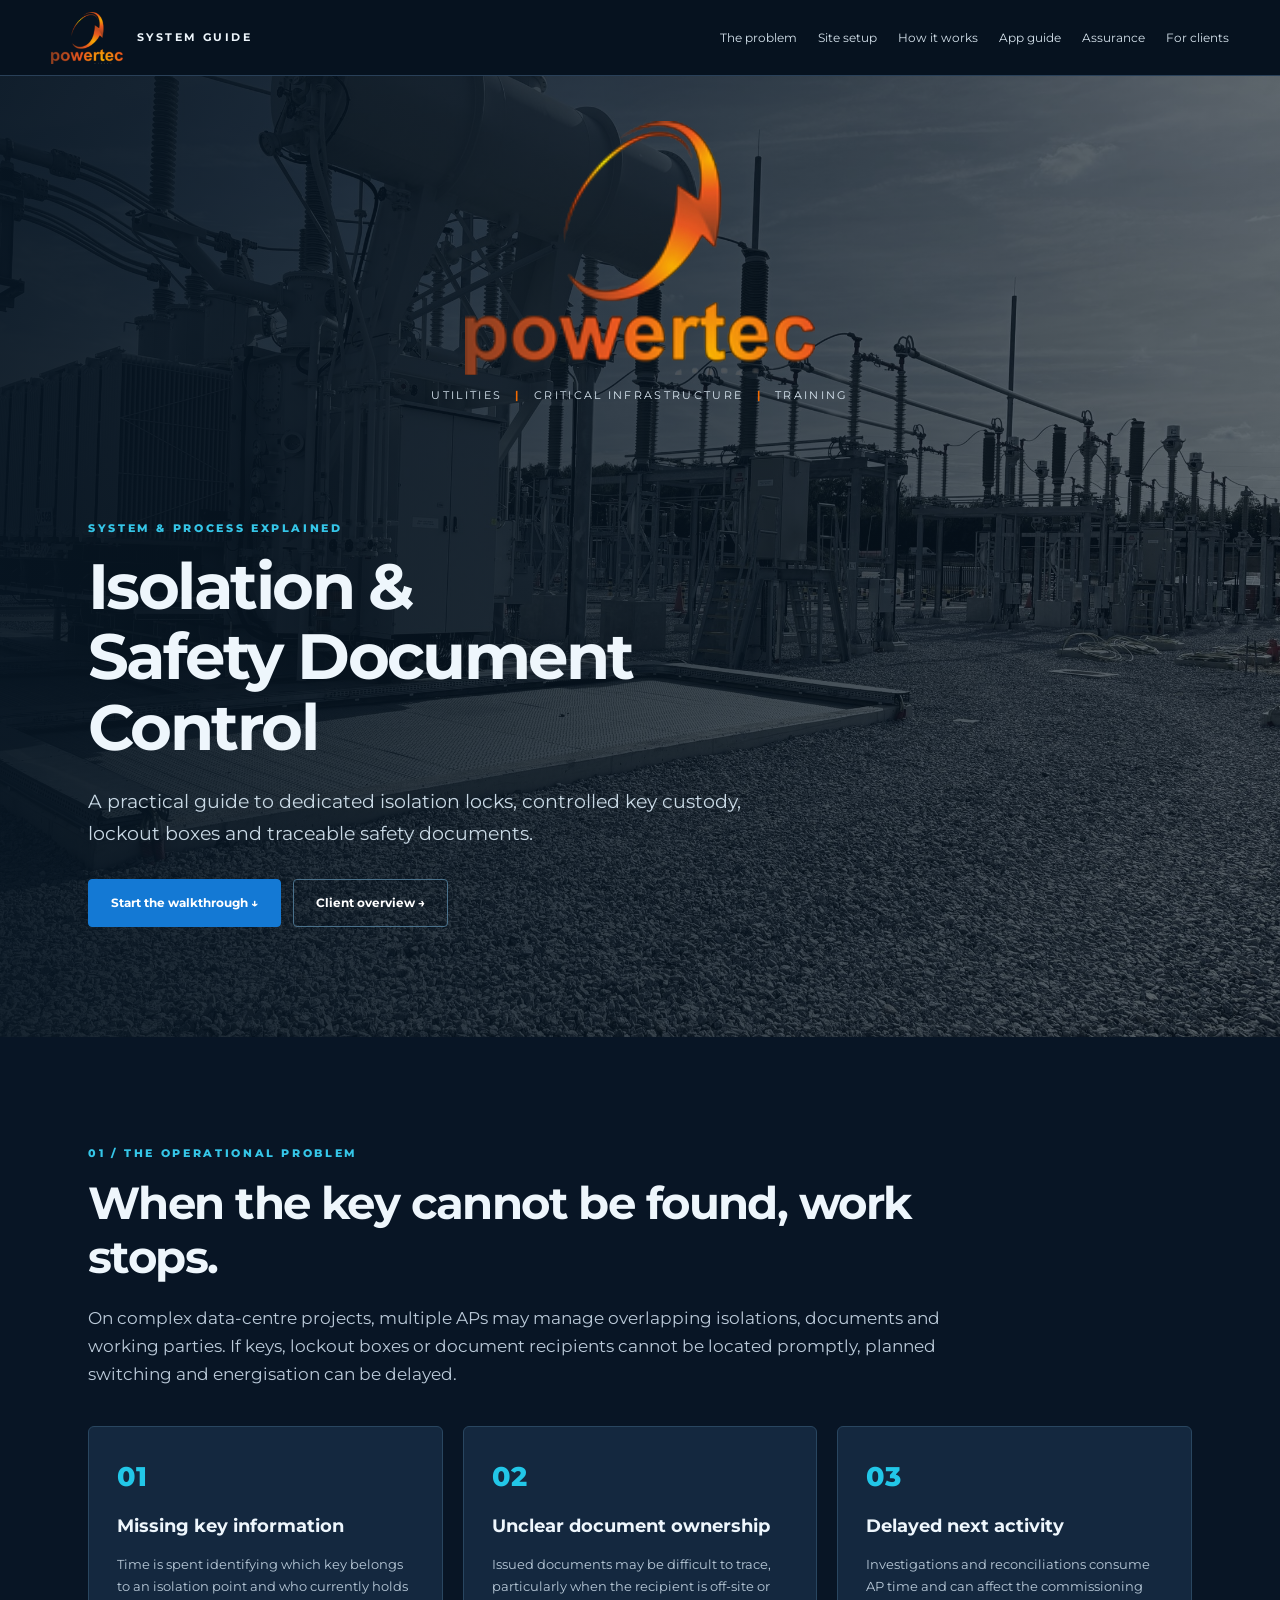
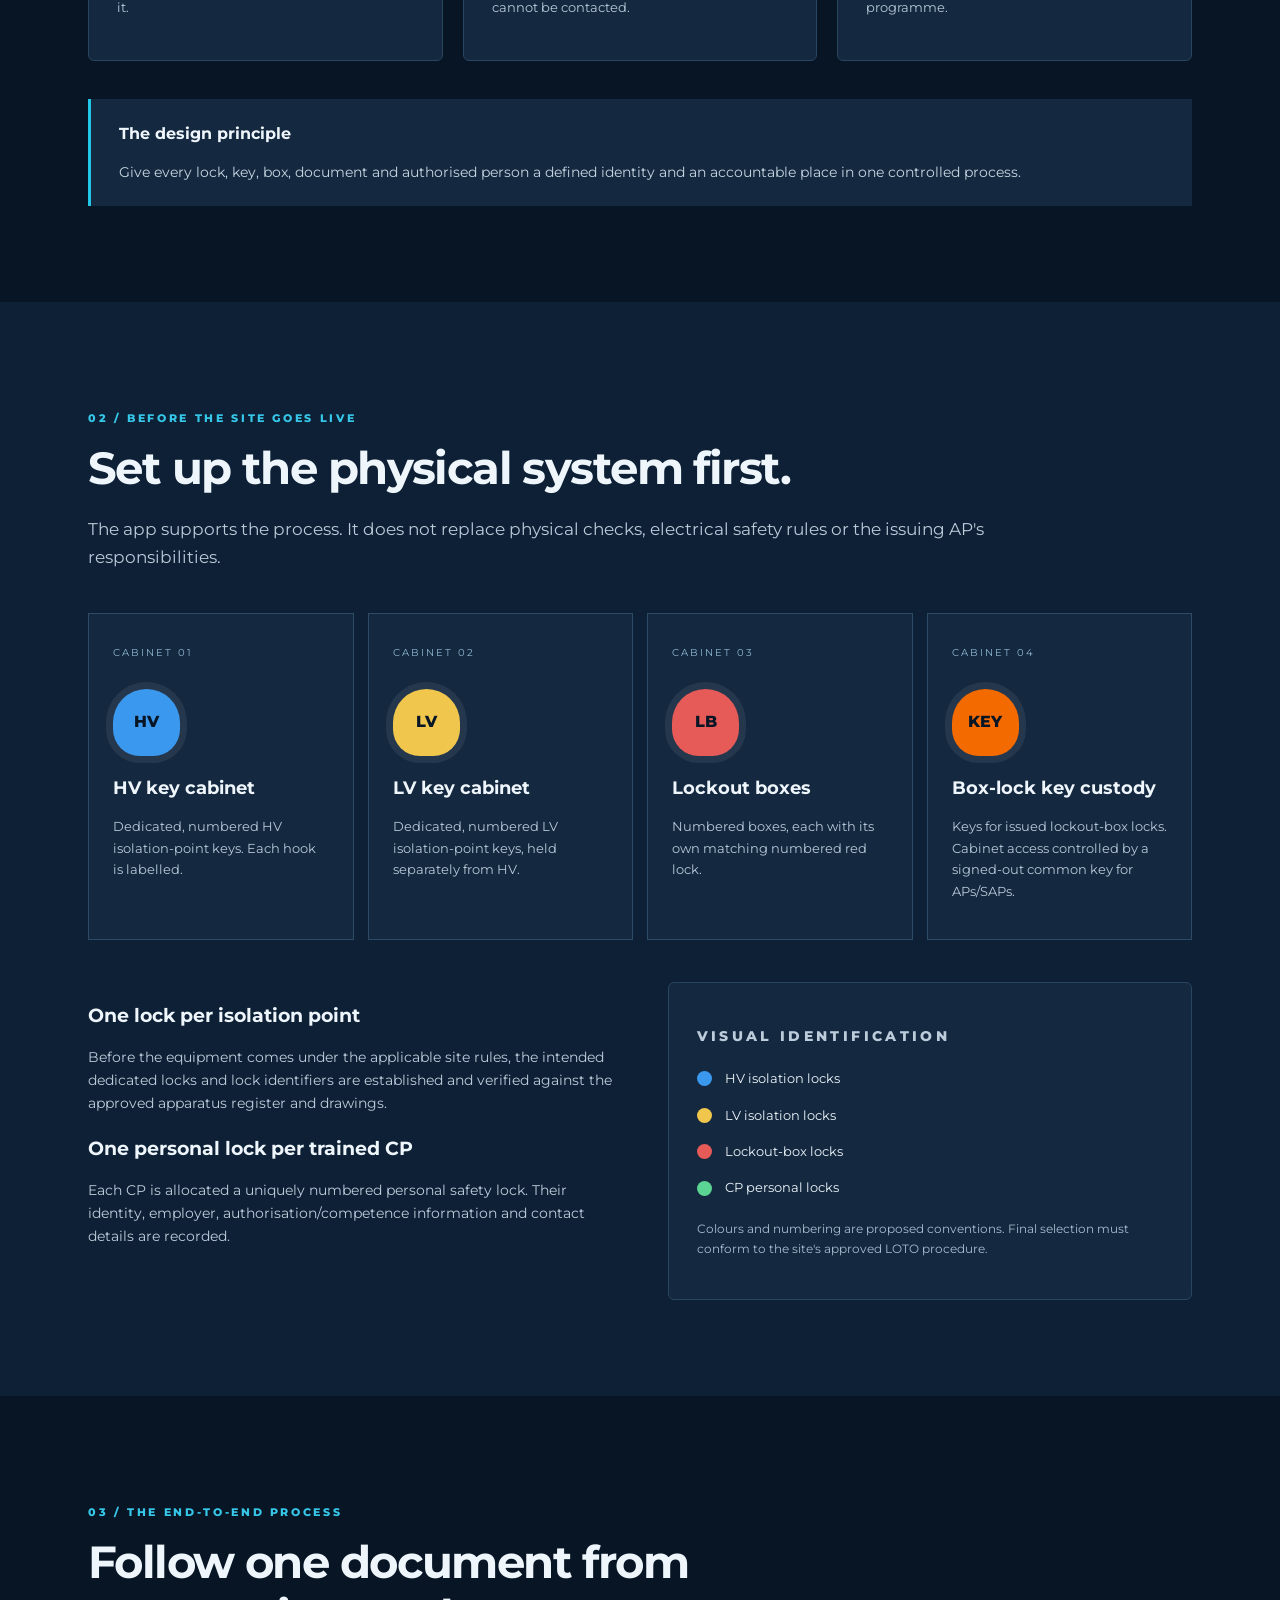
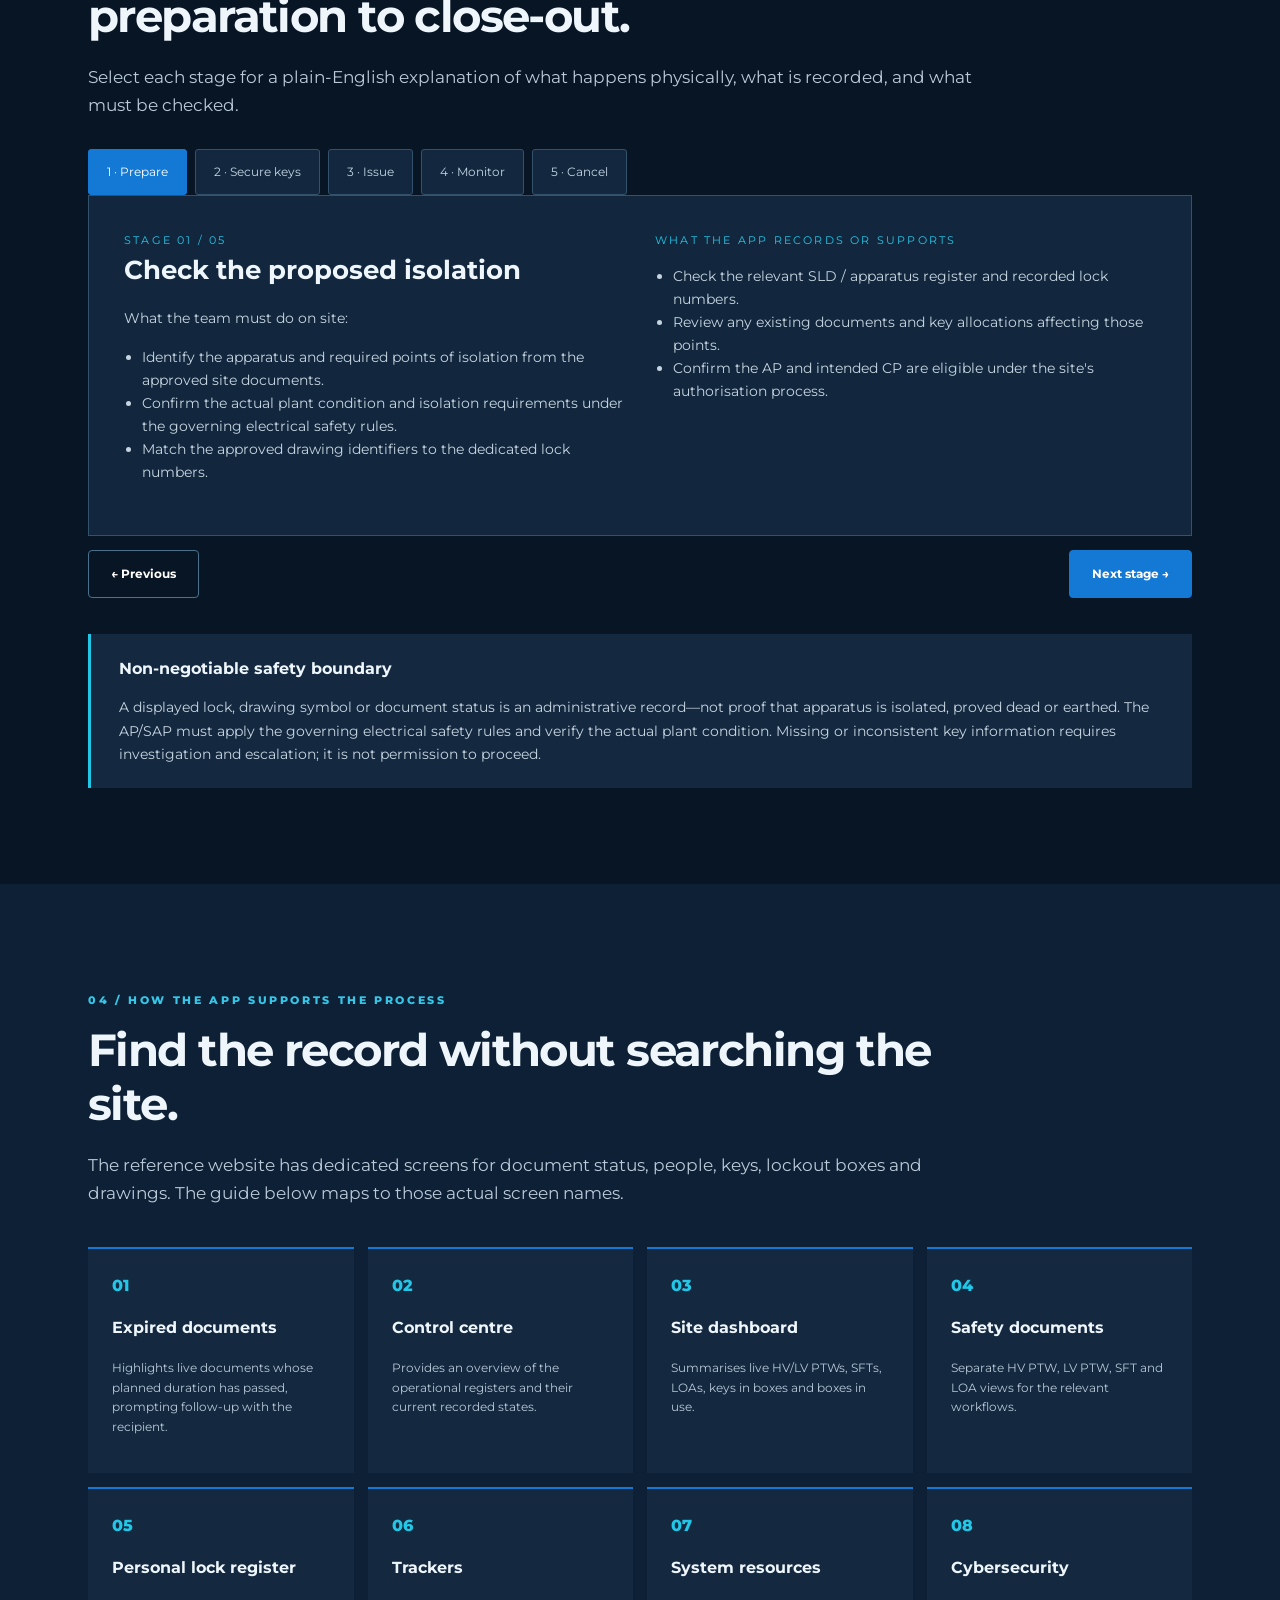
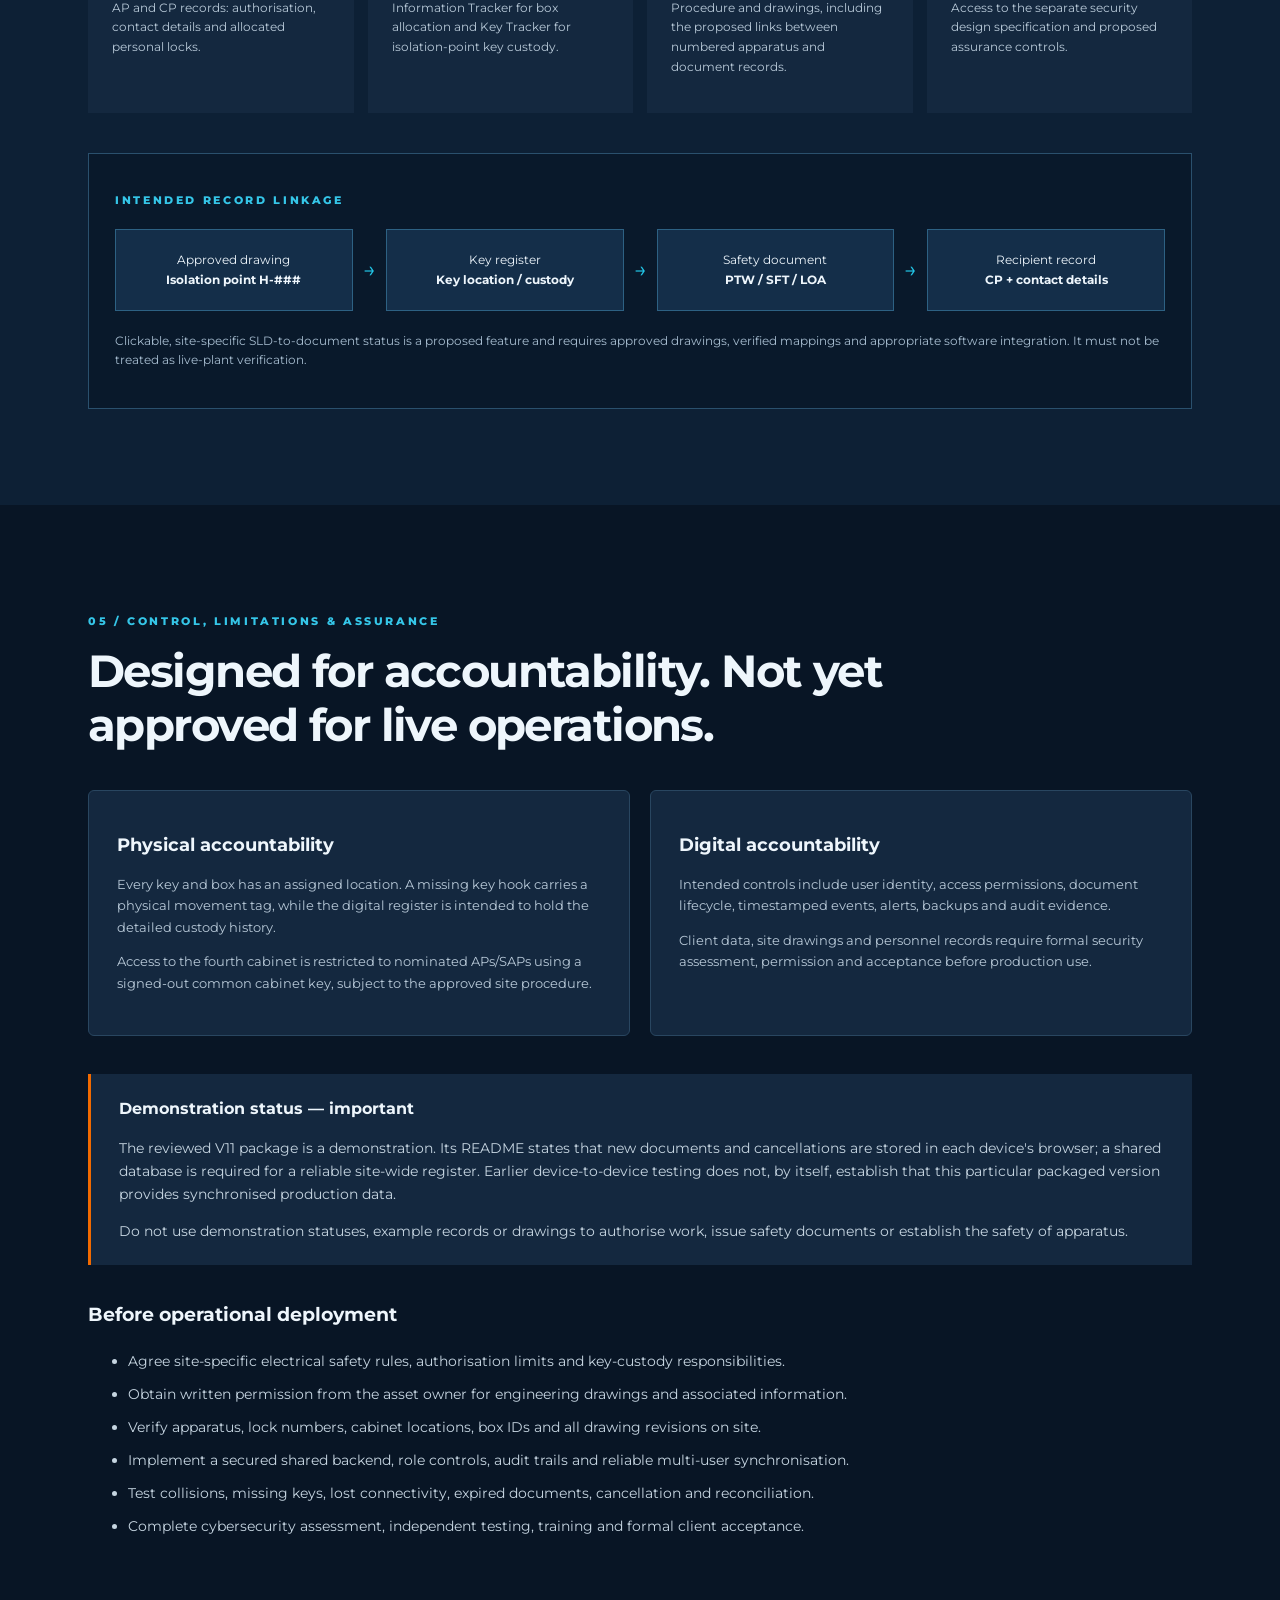
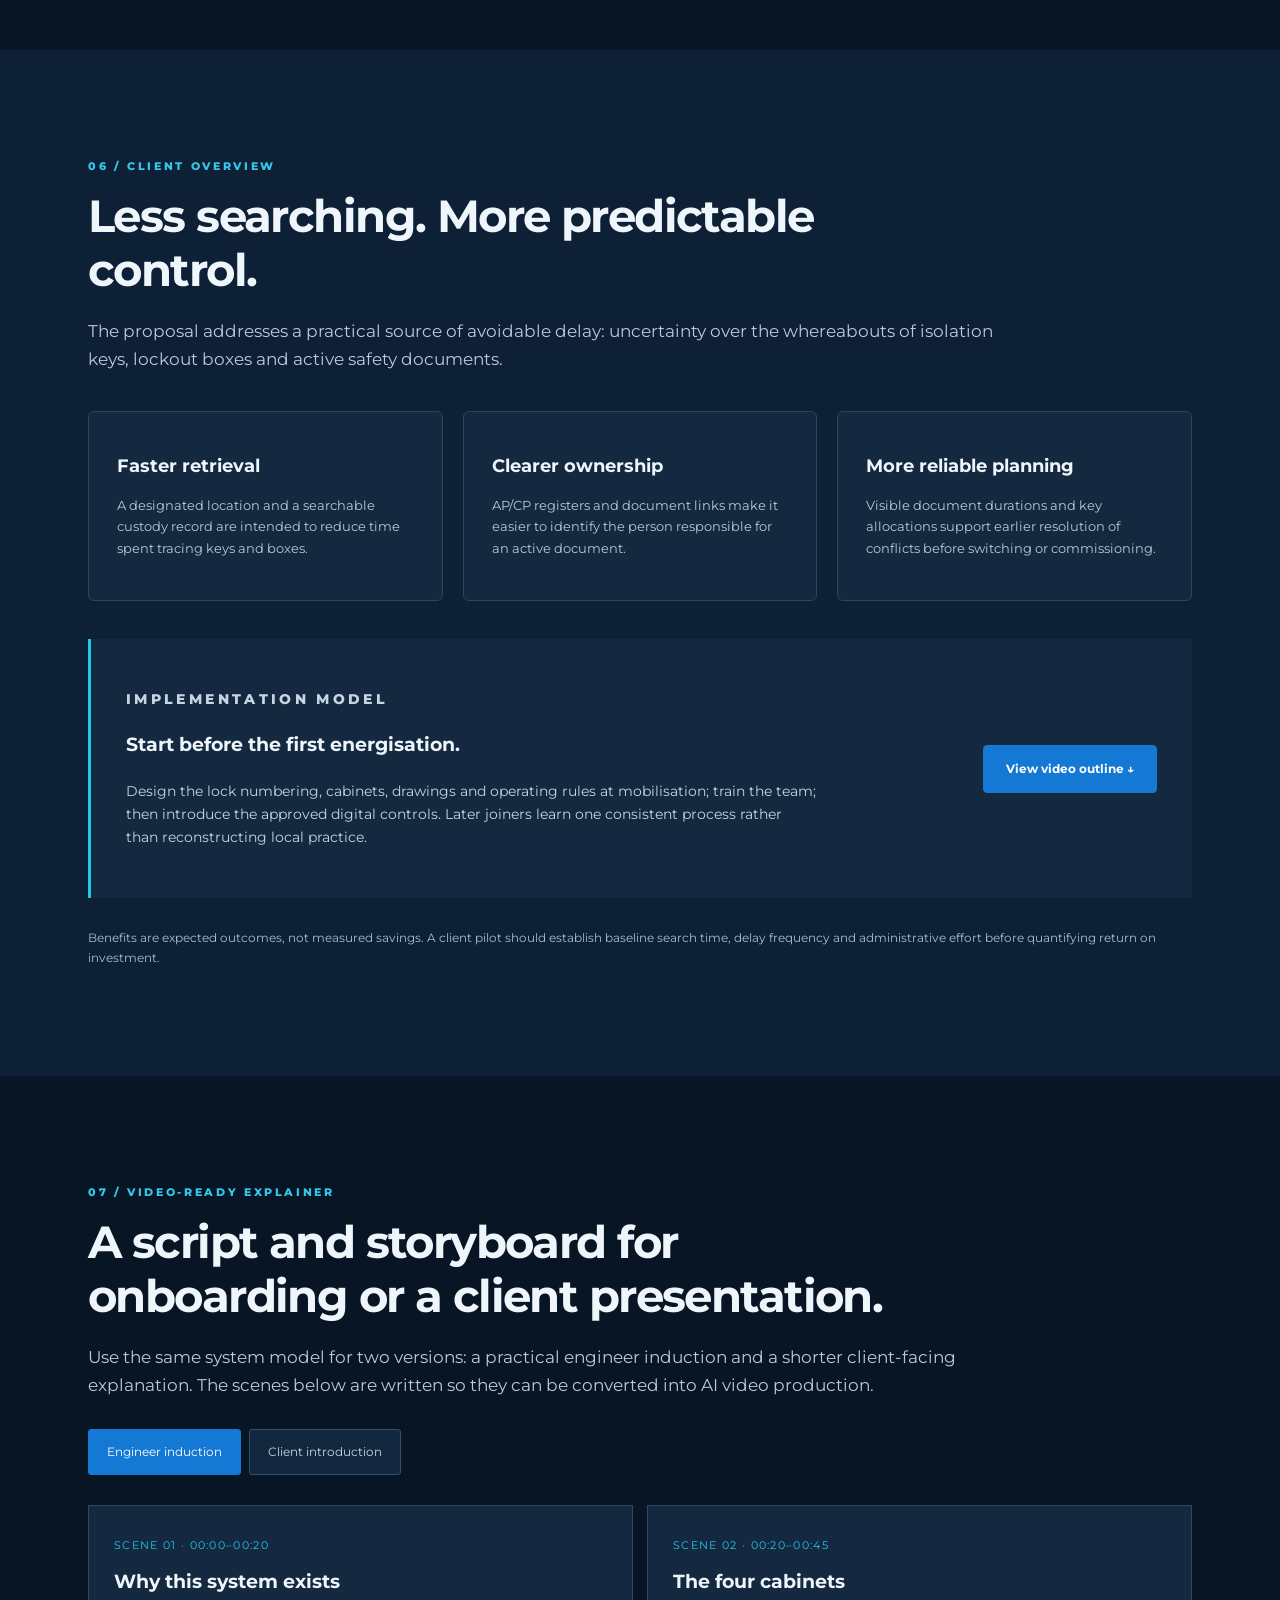
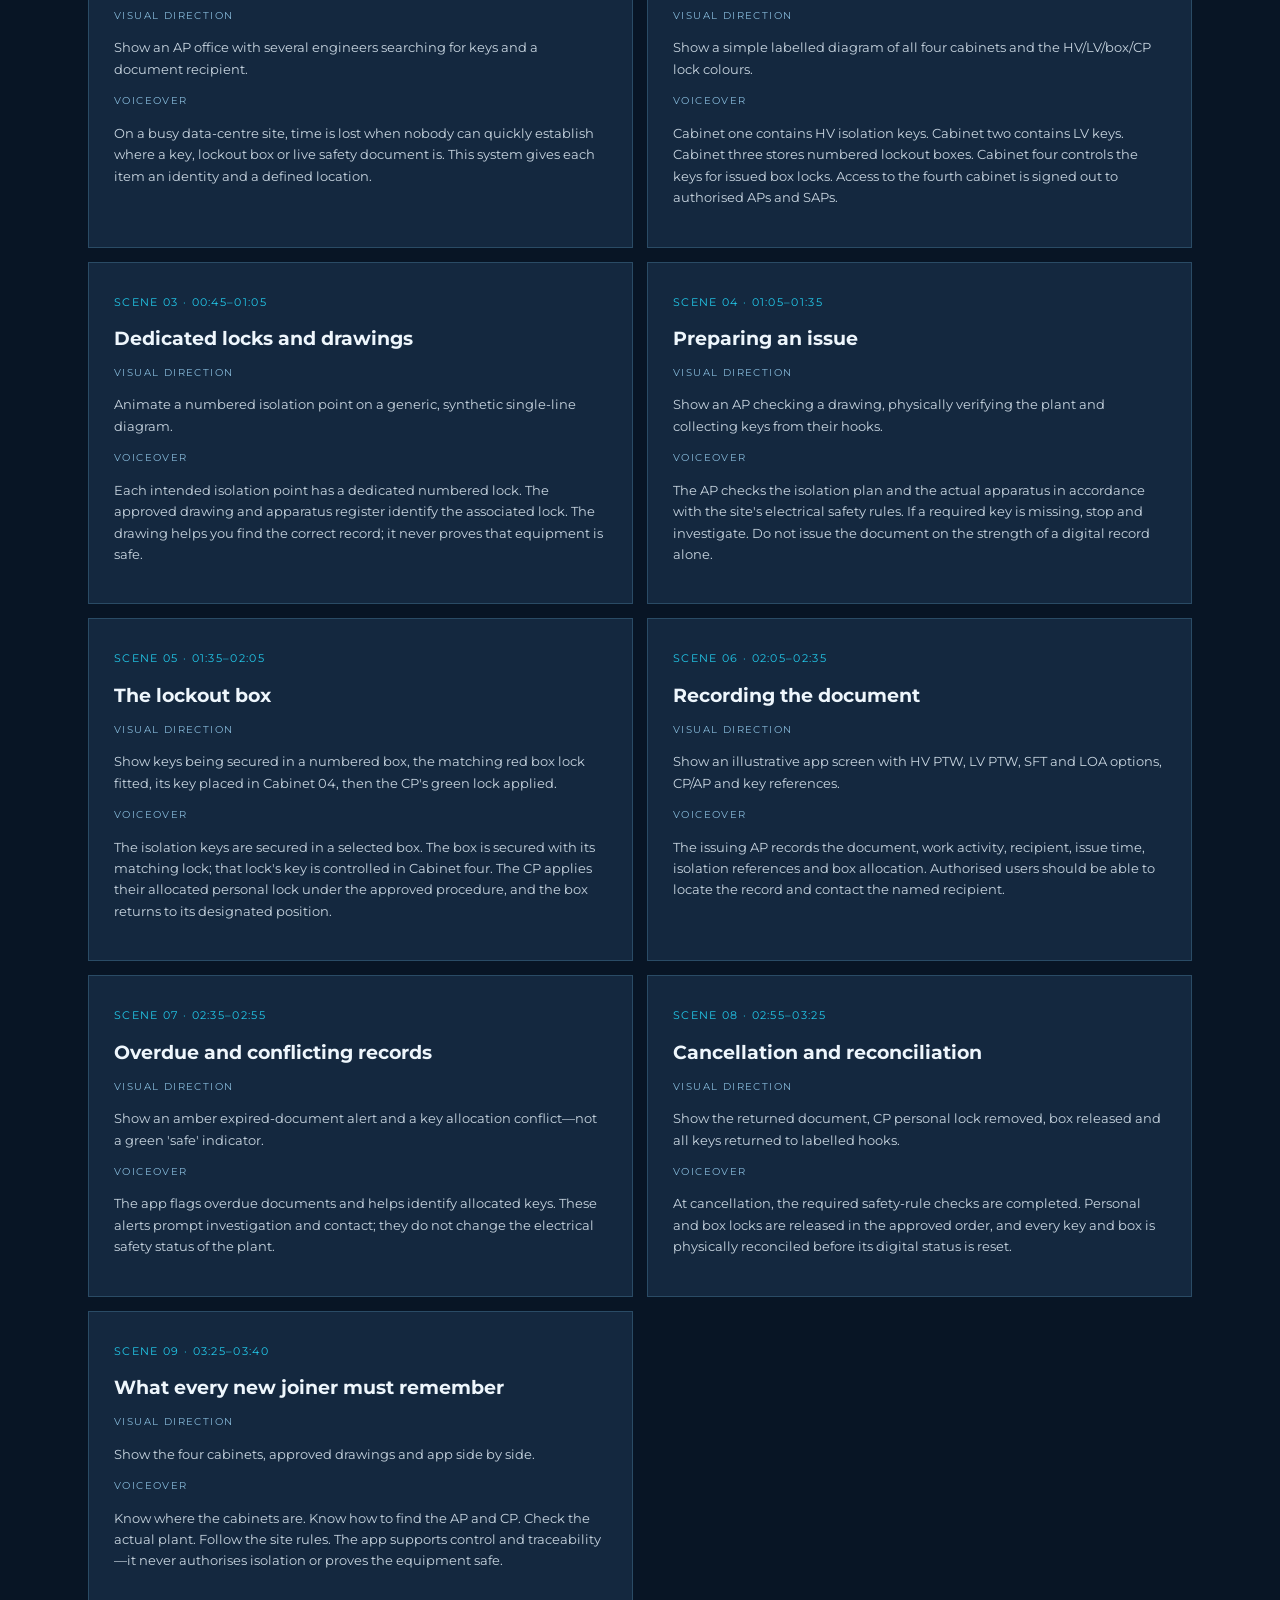
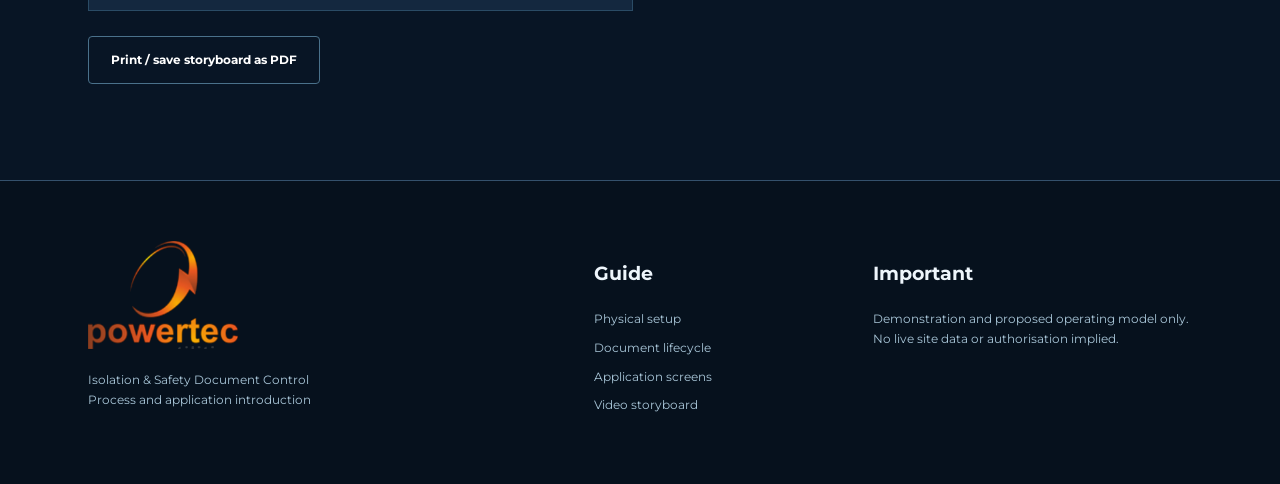
==== index.html @ 005599c5 "Add files via upload" ====
<!doctype html>
<html lang="en-GB"><head><meta charset="utf-8"><meta name="viewport" content="width=device-width, initial-scale=1">
<title>Powertec | Isolation & Safety Document Control — System Guide</title>
<meta name="description" content="An illustrated introduction to the Powertec isolation, lock custody and safety-document control process.">
<link rel="icon" href="favicon.png"><link rel="preconnect" href="https://fonts.googleapis.com"><link rel="preconnect" href="https://fonts.gstatic.com" crossorigin>
<link href="https://fonts.googleapis.com/css2?family=Montserrat:wght@400;500;600;700;800&display=swap" rel="stylesheet">
<link rel="stylesheet" href="guide.css"></head>
<body><a class="skip" href="#main">Skip to content</a>
<header class="header"><a class="brand" href="#top"><img src="logo-stack.png" alt="Powertec"><span>SYSTEM GUIDE</span></a><button id="menuToggle" class="mobile-toggle" aria-expanded="false" aria-controls="navigation">Menu ☰</button><nav id="navigation" aria-label="Primary navigation"><a href="#problem">The problem</a><a href="#setup">Site setup</a><a href="#journey">How it works</a><a href="#app">App guide</a><a href="#assurance">Assurance</a><a href="#clients">For clients</a></nav></header>
<main id="main">
<section class="hero" id="top"><div class="shade"></div><div class="hero-content"><img class="hero-logo" src="logo-stack.png" alt="Powertec"><p class="strap">UTILITIES <b>|</b> CRITICAL INFRASTRUCTURE <b>|</b> TRAINING</p><div class="hero-title"><p class="eyebrow">SYSTEM & PROCESS EXPLAINED</p><h1>Isolation &amp;<br>Safety Document Control</h1><p class="lede">A practical guide to dedicated isolation locks, controlled key custody, lockout boxes and traceable safety documents.</p><div class="actions"><a class="button primary" href="#journey">Start the walkthrough ↓</a><a class="button ghost" href="#clients">Client overview →</a></div></div></div></section>
<section class="section intro" id="problem"><div class="container"><p class="eyebrow">01 / THE OPERATIONAL PROBLEM</p><h2>When the key cannot be found, work stops.</h2><p class="large">On complex data-centre projects, multiple APs may manage overlapping isolations, documents and working parties. If keys, lockout boxes or document recipients cannot be located promptly, planned switching and energisation can be delayed.</p><div class="cards three"><article class="card"><span class="icon">01</span><h3>Missing key information</h3><p>Time is spent identifying which key belongs to an isolation point and who currently holds it.</p></article><article class="card"><span class="icon">02</span><h3>Unclear document ownership</h3><p>Issued documents may be difficult to trace, particularly when the recipient is off-site or cannot be contacted.</p></article><article class="card"><span class="icon">03</span><h3>Delayed next activity</h3><p>Investigations and reconciliations consume AP time and can affect the commissioning programme.</p></article></div><div class="callout"><strong>The design principle</strong><p>Give every lock, key, box, document and authorised person a defined identity and an accountable place in one controlled process.</p></div></div></section>
<section class="section alt" id="setup"><div class="container"><p class="eyebrow">02 / BEFORE THE SITE GOES LIVE</p><h2>Set up the physical system first.</h2><p class="large">The app supports the process. It does not replace physical checks, electrical safety rules or the issuing AP's responsibilities.</p><div class="cabinet-grid"><article class="cabinet"><span class="cabinet-no">CABINET 01</span><div class="lock blue">HV</div><h3>HV key cabinet</h3><p>Dedicated, numbered HV isolation-point keys. Each hook is labelled.</p></article><article class="cabinet"><span class="cabinet-no">CABINET 02</span><div class="lock yellow">LV</div><h3>LV key cabinet</h3><p>Dedicated, numbered LV isolation-point keys, held separately from HV.</p></article><article class="cabinet"><span class="cabinet-no">CABINET 03</span><div class="lock red">LB</div><h3>Lockout boxes</h3><p>Numbered boxes, each with its own matching numbered red lock.</p></article><article class="cabinet"><span class="cabinet-no">CABINET 04</span><div class="lock orange">KEY</div><h3>Box-lock key custody</h3><p>Keys for issued lockout-box locks. Cabinet access controlled by a signed-out common key for APs/SAPs.</p></article></div><div class="split"><div><h3>One lock per isolation point</h3><p>Before the equipment comes under the applicable site rules, the intended dedicated locks and lock identifiers are established and verified against the approved apparatus register and drawings.</p><h3>One personal lock per trained CP</h3><p>Each CP is allocated a uniquely numbered personal safety lock. Their identity, employer, authorisation/competence information and contact details are recorded.</p></div><div class="panel"><p class="eyebrow">VISUAL IDENTIFICATION</p><div class="legend"><span><i class="dot blue"></i> HV isolation locks</span><span><i class="dot yellow"></i> LV isolation locks</span><span><i class="dot red"></i> Lockout-box locks</span><span><i class="dot green"></i> CP personal locks</span></div><p class="small">Colours and numbering are proposed conventions. Final selection must conform to the site's approved LOTO procedure.</p></div></div></div></section>
<section class="section" id="journey"><div class="container"><p class="eyebrow">03 / THE END-TO-END PROCESS</p><h2>Follow one document from preparation to close-out.</h2><p class="large">Select each stage for a plain-English explanation of what happens physically, what is recorded, and what must be checked.</p><div class="step-buttons" role="tablist" aria-label="Process stages"><button role="tab" aria-selected="true" data-step="0">1 · Prepare</button><button role="tab" aria-selected="false" data-step="1">2 · Secure keys</button><button role="tab" aria-selected="false" data-step="2">3 · Issue</button><button role="tab" aria-selected="false" data-step="3">4 · Monitor</button><button role="tab" aria-selected="false" data-step="4">5 · Cancel</button></div><div id="stepContent" class="step-content" role="tabpanel" aria-live="polite"></div><div class="step-nav"><button id="previous" class="button ghost" type="button">← Previous</button><button id="next" class="button primary" type="button">Next stage →</button></div><div class="safety"><strong>Non-negotiable safety boundary</strong><p>A displayed lock, drawing symbol or document status is an administrative record—not proof that apparatus is isolated, proved dead or earthed. The AP/SAP must apply the governing electrical safety rules and verify the actual plant condition. Missing or inconsistent key information requires investigation and escalation; it is not permission to proceed.</p></div></div></section>
<section class="section alt" id="app"><div class="container"><p class="eyebrow">04 / HOW THE APP SUPPORTS THE PROCESS</p><h2>Find the record without searching the site.</h2><p class="large">The reference website has dedicated screens for document status, people, keys, lockout boxes and drawings. The guide below maps to those actual screen names.</p><div class="feature-grid"><article><span>01</span><h3>Expired documents</h3><p>Highlights live documents whose planned duration has passed, prompting follow-up with the recipient.</p></article><article><span>02</span><h3>Control centre</h3><p>Provides an overview of the operational registers and their current recorded states.</p></article><article><span>03</span><h3>Site dashboard</h3><p>Summarises live HV/LV PTWs, SFTs, LOAs, keys in boxes and boxes in use.</p></article><article><span>04</span><h3>Safety documents</h3><p>Separate HV PTW, LV PTW, SFT and LOA views for the relevant workflows.</p></article><article><span>05</span><h3>Personal lock register</h3><p>AP and CP records: authorisation, contact details and allocated personal locks.</p></article><article><span>06</span><h3>Trackers</h3><p>Information Tracker for box allocation and Key Tracker for isolation-point key custody.</p></article><article><span>07</span><h3>System resources</h3><p>Procedure and drawings, including the proposed links between numbered apparatus and document records.</p></article><article><span>08</span><h3>Cybersecurity</h3><p>Access to the separate security design specification and proposed assurance controls.</p></article></div><div class="diagram"><p class="eyebrow">INTENDED RECORD LINKAGE</p><div class="flow"><div>Approved drawing<br><strong>Isolation point H-###</strong></div><span>→</span><div>Key register<br><strong>Key location / custody</strong></div><span>→</span><div>Safety document<br><strong>PTW / SFT / LOA</strong></div><span>→</span><div>Recipient record<br><strong>CP + contact details</strong></div></div><p class="small">Clickable, site-specific SLD-to-document status is a proposed feature and requires approved drawings, verified mappings and appropriate software integration. It must not be treated as live-plant verification.</p></div></div></section>
<section class="section" id="assurance"><div class="container"><p class="eyebrow">05 / CONTROL, LIMITATIONS & ASSURANCE</p><h2>Designed for accountability. Not yet approved for live operations.</h2><div class="cards two"><article class="card"><h3>Physical accountability</h3><p>Every key and box has an assigned location. A missing key hook carries a physical movement tag, while the digital register is intended to hold the detailed custody history.</p><p>Access to the fourth cabinet is restricted to nominated APs/SAPs using a signed-out common cabinet key, subject to the approved site procedure.</p></article><article class="card"><h3>Digital accountability</h3><p>Intended controls include user identity, access permissions, document lifecycle, timestamped events, alerts, backups and audit evidence.</p><p>Client data, site drawings and personnel records require formal security assessment, permission and acceptance before production use.</p></article></div><div class="warning"><strong>Demonstration status — important</strong><p>The reviewed V11 package is a demonstration. Its README states that new documents and cancellations are stored in each device's browser; a shared database is required for a reliable site-wide register. Earlier device-to-device testing does not, by itself, establish that this particular packaged version provides synchronised production data.</p><p>Do not use demonstration statuses, example records or drawings to authorise work, issue safety documents or establish the safety of apparatus.</p></div><div class="checks"><h3>Before operational deployment</h3><ul><li>Agree site-specific electrical safety rules, authorisation limits and key-custody responsibilities.</li><li>Obtain written permission from the asset owner for engineering drawings and associated information.</li><li>Verify apparatus, lock numbers, cabinet locations, box IDs and all drawing revisions on site.</li><li>Implement a secured shared backend, role controls, audit trails and reliable multi-user synchronisation.</li><li>Test collisions, missing keys, lost connectivity, expired documents, cancellation and reconciliation.</li><li>Complete cybersecurity assessment, independent testing, training and formal client acceptance.</li></ul></div></div></section>
<section class="section alt" id="clients"><div class="container"><p class="eyebrow">06 / CLIENT OVERVIEW</p><h2>Less searching. More predictable control.</h2><p class="large">The proposal addresses a practical source of avoidable delay: uncertainty over the whereabouts of isolation keys, lockout boxes and active safety documents.</p><div class="cards three"><article class="card"><h3>Faster retrieval</h3><p>A designated location and a searchable custody record are intended to reduce time spent tracing keys and boxes.</p></article><article class="card"><h3>Clearer ownership</h3><p>AP/CP registers and document links make it easier to identify the person responsible for an active document.</p></article><article class="card"><h3>More reliable planning</h3><p>Visible document durations and key allocations support earlier resolution of conflicts before switching or commissioning.</p></article></div><div class="pitch"><div><p class="eyebrow">IMPLEMENTATION MODEL</p><h3>Start before the first energisation.</h3><p>Design the lock numbering, cabinets, drawings and operating rules at mobilisation; train the team; then introduce the approved digital controls. Later joiners learn one consistent process rather than reconstructing local practice.</p></div><a class="button primary" href="#video">View video outline ↓</a></div><p class="small">Benefits are expected outcomes, not measured savings. A client pilot should establish baseline search time, delay frequency and administrative effort before quantifying return on investment.</p></div></section>
<section class="section" id="video"><div class="container"><p class="eyebrow">07 / VIDEO-READY EXPLAINER</p><h2>A script and storyboard for onboarding or a client presentation.</h2><p class="large">Use the same system model for two versions: a practical engineer induction and a shorter client-facing explanation. The scenes below are written so they can be converted into AI video production.</p><div class="video-switch"><button class="selected" data-audience="induction">Engineer induction</button><button data-audience="sales">Client introduction</button></div><div id="videoScenes" class="scenes"></div><button id="printScript" class="button ghost">Print / save storyboard as PDF</button></div></section>
<footer><div class="container footer-grid"><div><img src="logo-stack.png" alt="Powertec" class="footer-logo"><p>Isolation &amp; Safety Document Control<br>Process and application introduction</p></div><div><h3>Guide</h3><a href="#setup">Physical setup</a><a href="#journey">Document lifecycle</a><a href="#app">Application screens</a><a href="#video">Video storyboard</a></div><div><h3>Important</h3><p>Demonstration and proposed operating model only. No live site data or authorisation implied.</p></div></div></footer></main><script src="guide.js"></script></body></html>
---- guide.css ----
*{box-sizing:border-box}html{scroll-behavior:smooth}body{margin:0;background:#081525;color:#eef6fc;font-family:Montserrat,Arial,sans-serif;line-height:1.65}a{color:inherit;text-decoration:none}button{font:inherit;cursor:pointer}.container{max-width:1160px;padding:0 28px;margin:auto}.header{height:76px;background:#071320f5;position:sticky;top:0;z-index:30;border-bottom:1px solid #294058;display:flex;align-items:center;justify-content:space-between;padding:0 4%}.brand{display:flex;align-items:center;gap:14px;font-size:11px;letter-spacing:.22em;font-weight:700}.brand img{height:52px;width:auto}.header nav{display:flex;gap:21px}.header nav a{font-size:12px;color:#d5e2ec}.header nav a:hover{color:#22c7e8}.mobile-toggle{display:none}.skip{position:absolute;left:-9999px}.skip:focus{left:15px;top:15px;z-index:50;background:white;color:black;padding:10px}.hero{min-height:760px;position:relative;background:url('hero.jpg') center center/cover}.shade{position:absolute;inset:0;background:linear-gradient(90deg,#071522ed 0%,#071522c2 54%,#0715229c 100%)}.hero-content{position:relative;max-width:1160px;margin:auto;padding:35px 28px 110px}.hero-logo{display:block;width:min(350px,65vw);margin:10px auto 0;opacity:0;animation:appear 2.6s ease forwards}.strap{text-align:center;letter-spacing:.21em;font-size:11px;color:#d9e7f2;opacity:0;animation:appear 1.1s 2.6s forwards}.strap b{color:#f26a00;margin:0 8px}.hero-title{margin-top:115px;max-width:750px;opacity:0;animation:rise 1.1s 3.4s forwards}.eyebrow{font-size:11px;letter-spacing:.24em;color:#35c6e8;font-weight:800}.hero h1{font-size:clamp(38px,5vw,70px);line-height:1.1;letter-spacing:-.04em;margin:14px 0 24px}.lede{font-size:19px;max-width:670px;color:#c9d9e5}.actions{display:flex;gap:12px;flex-wrap:wrap;margin-top:30px}.button{display:inline-block;border:1px solid #4a718b;padding:13px 22px;border-radius:4px;font-weight:700;font-size:12px;color:white;background:transparent}.button.primary{background:#1479d4;border-color:#1479d4}.button:hover{filter:brightness(1.18)}.section{padding:96px 0}.section.alt{background:#0d2035}.section h2{font-size:clamp(29px,3.6vw,45px);letter-spacing:-.035em;line-height:1.2;max-width:860px;margin:14px 0 20px}.large{font-size:17px;color:#bbcad9;max-width:910px}.cards{display:grid;gap:20px;margin:38px 0}.cards.three{grid-template-columns:repeat(3,1fr)}.cards.two{grid-template-columns:repeat(2,1fr)}.card,.panel{background:#14283f;border:1px solid #294660;border-radius:6px;padding:28px}.card h3,.cabinet h3{font-size:18px;margin:12px 0}.card p,.cabinet p,.panel p{font-size:13px;color:#b8c9d8}.icon{font-size:27px;color:#22c7e8;font-weight:800}.callout,.safety,.warning{border-left:3px solid #22c7e8;padding:22px 28px;background:#14283f;margin-top:35px}.callout p,.safety p,.warning p{margin-bottom:0;color:#c6d5e1;font-size:14px}.warning{border-color:#f26a00}.cabinet-grid{display:grid;grid-template-columns:repeat(4,1fr);gap:14px;margin:42px 0}.cabinet{padding:24px;background:#14283f;border:1px solid #2c4b67;min-height:270px}.cabinet-no{font-size:10px;letter-spacing:.2em;color:#8eb7d3}.lock{display:grid;place-items:center;border-radius:50% 50% 40% 40%;height:67px;width:67px;margin:24px 0 18px;color:#071525;font-weight:800;box-shadow:0 0 0 7px #ffffff12}.blue{background:#3a99ee}.yellow{background:#f0c74c}.red{background:#e65a58}.green{background:#5bd392}.orange{background:#f26a00}.split{display:grid;grid-template-columns:1fr 1fr;gap:55px;margin-top:38px}.split h3{margin-bottom:5px}.split p{color:#bdccdb;font-size:14px}.legend{display:grid;gap:15px;margin:20px 0}.legend span{display:flex;gap:13px;align-items:center;font-size:13px}.dot{display:inline-block;width:15px;height:15px;border-radius:50%}.small{font-size:12px!important;color:#a7bdd0!important}.step-buttons{display:flex;gap:8px;flex-wrap:wrap;margin:30px 0 0}.step-buttons button,.video-switch button{background:#13283e;border:1px solid #34516c;color:#c3d5e4;padding:12px 18px;border-radius:3px;font-size:12px}.step-buttons button[aria-selected=true],.video-switch .selected{background:#1479d4;color:white;border-color:#1479d4}.step-content{background:#12273d;border:1px solid #34516c;min-height:280px;padding:35px;display:grid;grid-template-columns:1fr 1fr;gap:30px}.step-content h3{font-size:26px;margin:0 0 15px}.step-content p,.step-content li{font-size:14px;color:#c6d5e1}.step-content ul{padding-left:18px}.step-content .stage{font-size:11px;letter-spacing:.2em;color:#22c7e8}.step-nav{display:flex;justify-content:space-between;margin:14px 0 36px}.feature-grid{display:grid;grid-template-columns:repeat(4,1fr);gap:14px;margin:40px 0}.feature-grid article{padding:24px;background:#14283f;border-top:2px solid #1479d4}.feature-grid span{color:#22c7e8;font-weight:800}.feature-grid h3{font-size:16px}.feature-grid p{font-size:12px;color:#b8c9d8}.diagram{padding:26px;background:#09192b;border:1px solid #2a506d}.flow{display:flex;gap:10px;align-items:center;margin:20px 0}.flow div{flex:1;background:#142e49;border:1px solid #2d6183;text-align:center;padding:20px 9px;font-size:12px}.flow strong{font-size:12px}.flow>span{color:#22c7e8;font-size:22px}.checks{margin-top:35px}.checks li{margin:10px 0;color:#c6d5e1;font-size:14px}.pitch{display:flex;align-items:center;justify-content:space-between;gap:25px;padding:35px;background:#14283f;border-left:3px solid #22c7e8;margin:30px 0}.pitch p{max-width:690px;color:#c6d5e1;font-size:14px}.video-switch{display:flex;gap:8px;margin:30px 0}.scenes{display:grid;grid-template-columns:repeat(2,1fr);gap:14px;margin-bottom:25px}.scene{padding:25px;background:#14283f;border:1px solid #2a4b65}.scene .time{font-size:11px;color:#22c7e8;letter-spacing:.12em}.scene h3{margin:10px 0}.scene p{font-size:13px;color:#c8d5e0}.scene .label{font-size:10px;letter-spacing:.14em;color:#85b8d8;text-transform:uppercase}footer{border-top:1px solid #34516c;padding:60px 0;background:#06111d}.footer-grid{display:grid;grid-template-columns:2fr 1fr 1.4fr;gap:50px}.footer-logo{width:150px}.footer-grid a{display:block;font-size:12px;margin:9px 0;color:#a9c6d8}.footer-grid p{font-size:12px;color:#a9c6d8}@keyframes appear{to{opacity:1}}@keyframes rise{from{opacity:0;transform:translateY(22px)}to{opacity:1;transform:translateY(0)}}@media(max-width:850px){.header nav{display:none;position:absolute;top:76px;left:0;right:0;background:#071320;padding:20px;flex-direction:column}.header nav.open{display:flex}.mobile-toggle{display:block;background:none;color:white;border:1px solid #49617a;padding:8px}.cards.three,.cabinet-grid,.feature-grid{grid-template-columns:repeat(2,1fr)}.hero-title{margin-top:90px}.flow{flex-wrap:wrap}.flow div{flex-basis:38%}.flow>span{display:none}}@media(max-width:550px){.hero{min-height:700px}.hero-content{padding:20px 22px 80px}.hero-logo{width:270px}.strap{font-size:8px;letter-spacing:.1em}.hero-title{margin-top:100px}.section{padding:65px 0}.cards.three,.cards.two,.cabinet-grid,.feature-grid,.split,.step-content,.scenes,.footer-grid{grid-template-columns:1fr}.step-content{padding:22px}.pitch{display:block}.flow div{flex-basis:100%}.step-buttons button{flex:1 1 40%}}@media(prefers-reduced-motion:reduce){*,*:before,*:after{animation:none!important;transition:none!important;scroll-behavior:auto!important}.hero-logo,.strap,.hero-title{opacity:1!important}}@media print{.header,.actions,.step-buttons,.step-nav,.video-switch,.button{display:none!important}body{background:white;color:black}.section{padding:20px 0}.scene,.card{break-inside:avoid}.scenes{display:block}.scene{margin:10px 0;color:black}.scene p,.scene .time{color:black}.hero{min-height:auto;background:none}.shade{display:none}.hero-logo,.strap,.hero-title{opacity:1;animation:none}.hero-title{margin-top:20px}}
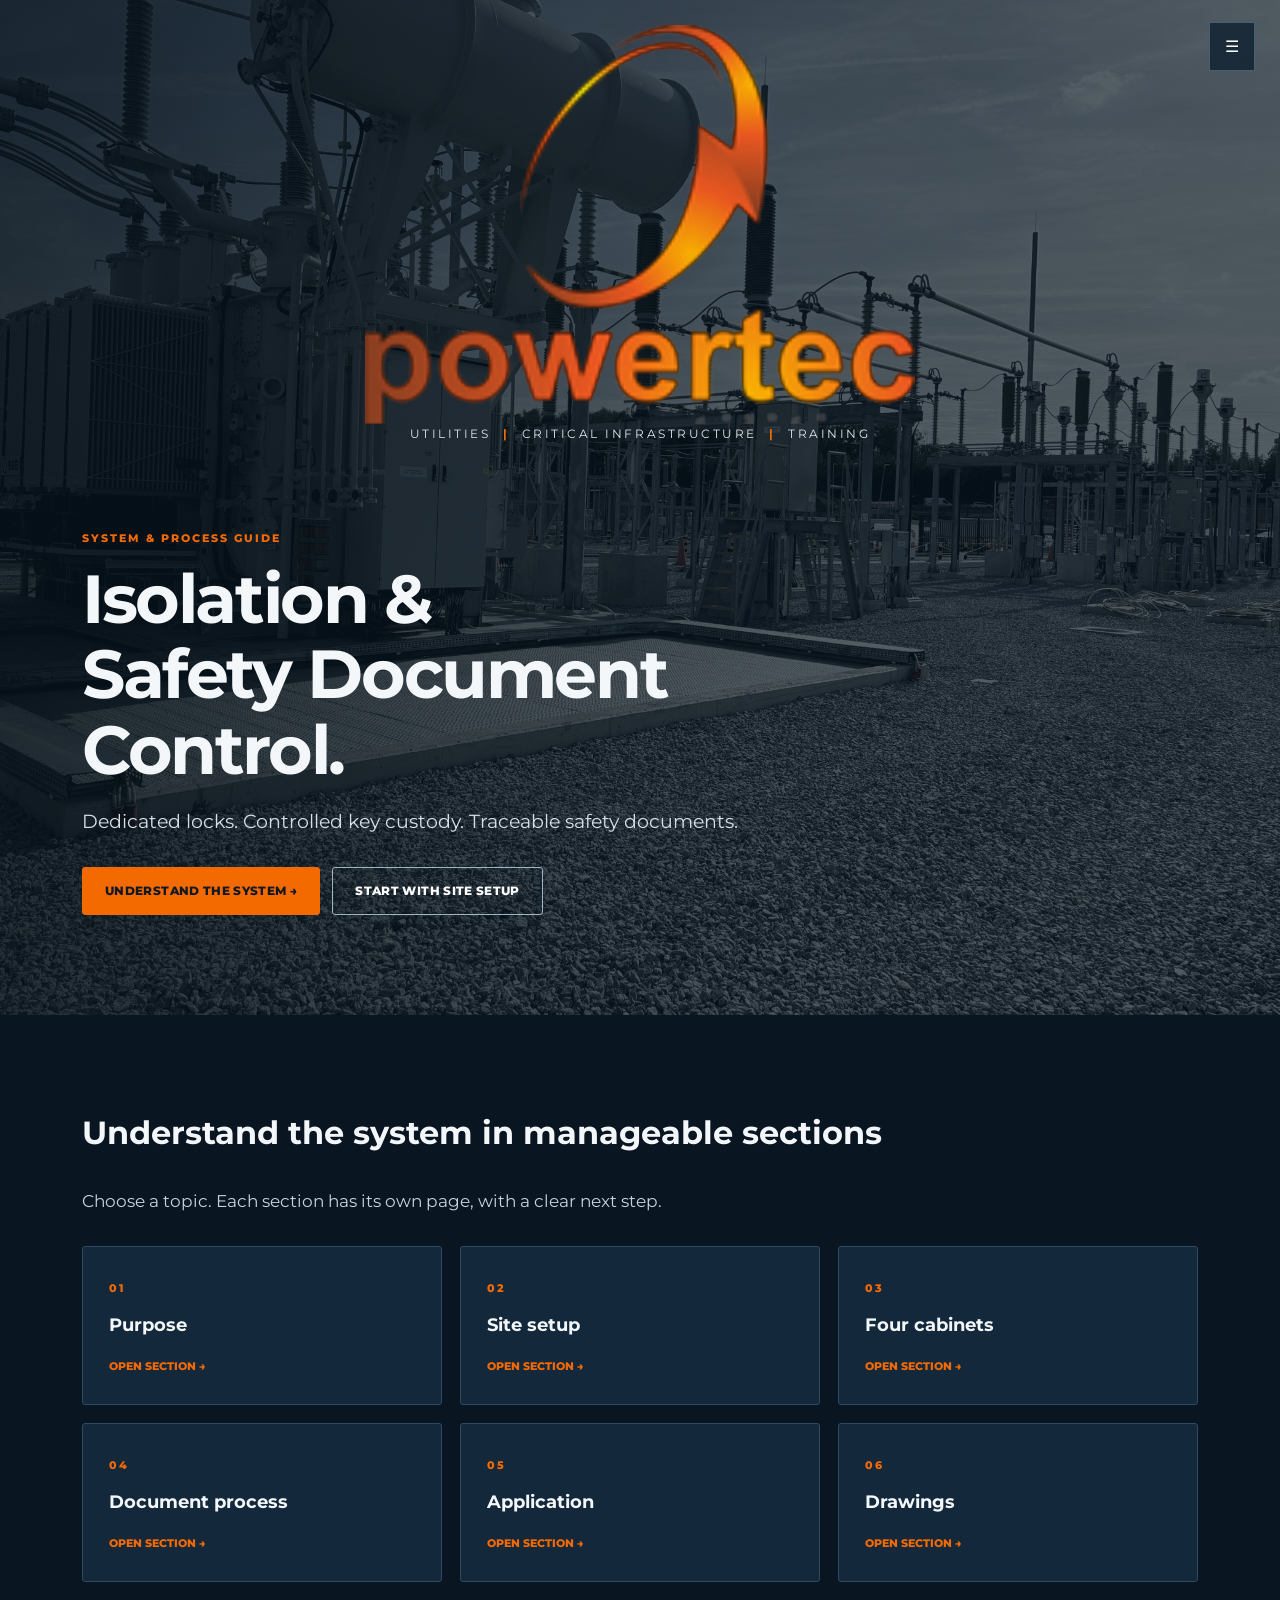
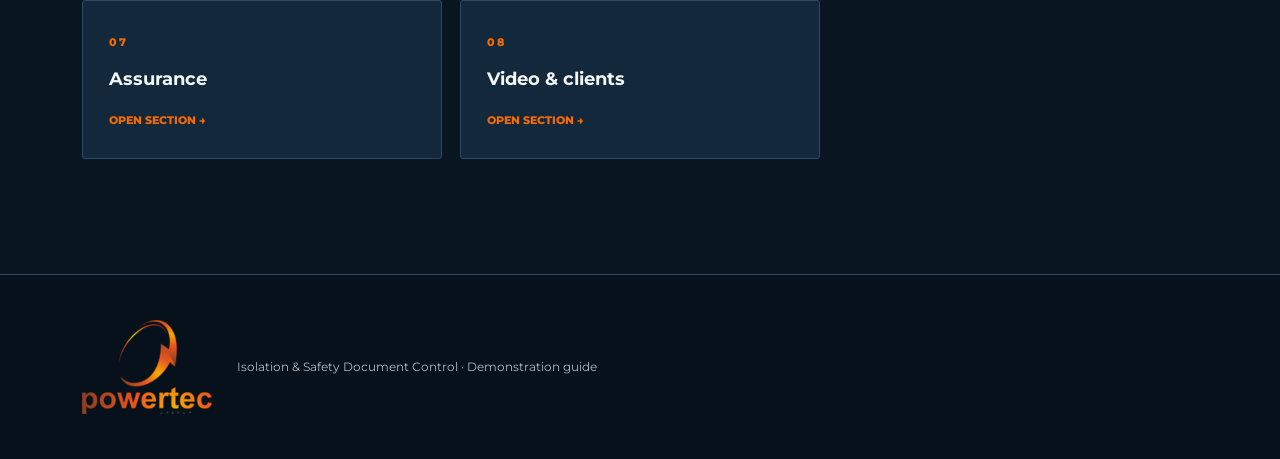
==== commit c62b8790: "Add files via upload" ====
--- a/index.html
+++ b/index.html
@@ -1,19 +1 @@
-<!doctype html>
-<html lang="en-GB"><head><meta charset="utf-8"><meta name="viewport" content="width=device-width, initial-scale=1">
-<title>Powertec | Isolation & Safety Document Control — System Guide</title>
-<meta name="description" content="An illustrated introduction to the Powertec isolation, lock custody and safety-document control process.">
-<link rel="icon" href="favicon.png"><link rel="preconnect" href="https://fonts.googleapis.com"><link rel="preconnect" href="https://fonts.gstatic.com" crossorigin>
-<link href="https://fonts.googleapis.com/css2?family=Montserrat:wght@400;500;600;700;800&display=swap" rel="stylesheet">
-<link rel="stylesheet" href="guide.css"></head>
-<body><a class="skip" href="#main">Skip to content</a>
-<header class="header"><a class="brand" href="#top"><img src="logo-stack.png" alt="Powertec"><span>SYSTEM GUIDE</span></a><button id="menuToggle" class="mobile-toggle" aria-expanded="false" aria-controls="navigation">Menu ☰</button><nav id="navigation" aria-label="Primary navigation"><a href="#problem">The problem</a><a href="#setup">Site setup</a><a href="#journey">How it works</a><a href="#app">App guide</a><a href="#assurance">Assurance</a><a href="#clients">For clients</a></nav></header>
-<main id="main">
-<section class="hero" id="top"><div class="shade"></div><div class="hero-content"><img class="hero-logo" src="logo-stack.png" alt="Powertec"><p class="strap">UTILITIES <b>|</b> CRITICAL INFRASTRUCTURE <b>|</b> TRAINING</p><div class="hero-title"><p class="eyebrow">SYSTEM & PROCESS EXPLAINED</p><h1>Isolation &amp;<br>Safety Document Control</h1><p class="lede">A practical guide to dedicated isolation locks, controlled key custody, lockout boxes and traceable safety documents.</p><div class="actions"><a class="button primary" href="#journey">Start the walkthrough ↓</a><a class="button ghost" href="#clients">Client overview →</a></div></div></div></section>
-<section class="section intro" id="problem"><div class="container"><p class="eyebrow">01 / THE OPERATIONAL PROBLEM</p><h2>When the key cannot be found, work stops.</h2><p class="large">On complex data-centre projects, multiple APs may manage overlapping isolations, documents and working parties. If keys, lockout boxes or document recipients cannot be located promptly, planned switching and energisation can be delayed.</p><div class="cards three"><article class="card"><span class="icon">01</span><h3>Missing key information</h3><p>Time is spent identifying which key belongs to an isolation point and who currently holds it.</p></article><article class="card"><span class="icon">02</span><h3>Unclear document ownership</h3><p>Issued documents may be difficult to trace, particularly when the recipient is off-site or cannot be contacted.</p></article><article class="card"><span class="icon">03</span><h3>Delayed next activity</h3><p>Investigations and reconciliations consume AP time and can affect the commissioning programme.</p></article></div><div class="callout"><strong>The design principle</strong><p>Give every lock, key, box, document and authorised person a defined identity and an accountable place in one controlled process.</p></div></div></section>
-<section class="section alt" id="setup"><div class="container"><p class="eyebrow">02 / BEFORE THE SITE GOES LIVE</p><h2>Set up the physical system first.</h2><p class="large">The app supports the process. It does not replace physical checks, electrical safety rules or the issuing AP's responsibilities.</p><div class="cabinet-grid"><article class="cabinet"><span class="cabinet-no">CABINET 01</span><div class="lock blue">HV</div><h3>HV key cabinet</h3><p>Dedicated, numbered HV isolation-point keys. Each hook is labelled.</p></article><article class="cabinet"><span class="cabinet-no">CABINET 02</span><div class="lock yellow">LV</div><h3>LV key cabinet</h3><p>Dedicated, numbered LV isolation-point keys, held separately from HV.</p></article><article class="cabinet"><span class="cabinet-no">CABINET 03</span><div class="lock red">LB</div><h3>Lockout boxes</h3><p>Numbered boxes, each with its own matching numbered red lock.</p></article><article class="cabinet"><span class="cabinet-no">CABINET 04</span><div class="lock orange">KEY</div><h3>Box-lock key custody</h3><p>Keys for issued lockout-box locks. Cabinet access controlled by a signed-out common key for APs/SAPs.</p></article></div><div class="split"><div><h3>One lock per isolation point</h3><p>Before the equipment comes under the applicable site rules, the intended dedicated locks and lock identifiers are established and verified against the approved apparatus register and drawings.</p><h3>One personal lock per trained CP</h3><p>Each CP is allocated a uniquely numbered personal safety lock. Their identity, employer, authorisation/competence information and contact details are recorded.</p></div><div class="panel"><p class="eyebrow">VISUAL IDENTIFICATION</p><div class="legend"><span><i class="dot blue"></i> HV isolation locks</span><span><i class="dot yellow"></i> LV isolation locks</span><span><i class="dot red"></i> Lockout-box locks</span><span><i class="dot green"></i> CP personal locks</span></div><p class="small">Colours and numbering are proposed conventions. Final selection must conform to the site's approved LOTO procedure.</p></div></div></div></section>
-<section class="section" id="journey"><div class="container"><p class="eyebrow">03 / THE END-TO-END PROCESS</p><h2>Follow one document from preparation to close-out.</h2><p class="large">Select each stage for a plain-English explanation of what happens physically, what is recorded, and what must be checked.</p><div class="step-buttons" role="tablist" aria-label="Process stages"><button role="tab" aria-selected="true" data-step="0">1 · Prepare</button><button role="tab" aria-selected="false" data-step="1">2 · Secure keys</button><button role="tab" aria-selected="false" data-step="2">3 · Issue</button><button role="tab" aria-selected="false" data-step="3">4 · Monitor</button><button role="tab" aria-selected="false" data-step="4">5 · Cancel</button></div><div id="stepContent" class="step-content" role="tabpanel" aria-live="polite"></div><div class="step-nav"><button id="previous" class="button ghost" type="button">← Previous</button><button id="next" class="button primary" type="button">Next stage →</button></div><div class="safety"><strong>Non-negotiable safety boundary</strong><p>A displayed lock, drawing symbol or document status is an administrative record—not proof that apparatus is isolated, proved dead or earthed. The AP/SAP must apply the governing electrical safety rules and verify the actual plant condition. Missing or inconsistent key information requires investigation and escalation; it is not permission to proceed.</p></div></div></section>
-<section class="section alt" id="app"><div class="container"><p class="eyebrow">04 / HOW THE APP SUPPORTS THE PROCESS</p><h2>Find the record without searching the site.</h2><p class="large">The reference website has dedicated screens for document status, people, keys, lockout boxes and drawings. The guide below maps to those actual screen names.</p><div class="feature-grid"><article><span>01</span><h3>Expired documents</h3><p>Highlights live documents whose planned duration has passed, prompting follow-up with the recipient.</p></article><article><span>02</span><h3>Control centre</h3><p>Provides an overview of the operational registers and their current recorded states.</p></article><article><span>03</span><h3>Site dashboard</h3><p>Summarises live HV/LV PTWs, SFTs, LOAs, keys in boxes and boxes in use.</p></article><article><span>04</span><h3>Safety documents</h3><p>Separate HV PTW, LV PTW, SFT and LOA views for the relevant workflows.</p></article><article><span>05</span><h3>Personal lock register</h3><p>AP and CP records: authorisation, contact details and allocated personal locks.</p></article><article><span>06</span><h3>Trackers</h3><p>Information Tracker for box allocation and Key Tracker for isolation-point key custody.</p></article><article><span>07</span><h3>System resources</h3><p>Procedure and drawings, including the proposed links between numbered apparatus and document records.</p></article><article><span>08</span><h3>Cybersecurity</h3><p>Access to the separate security design specification and proposed assurance controls.</p></article></div><div class="diagram"><p class="eyebrow">INTENDED RECORD LINKAGE</p><div class="flow"><div>Approved drawing<br><strong>Isolation point H-###</strong></div><span>→</span><div>Key register<br><strong>Key location / custody</strong></div><span>→</span><div>Safety document<br><strong>PTW / SFT / LOA</strong></div><span>→</span><div>Recipient record<br><strong>CP + contact details</strong></div></div><p class="small">Clickable, site-specific SLD-to-document status is a proposed feature and requires approved drawings, verified mappings and appropriate software integration. It must not be treated as live-plant verification.</p></div></div></section>
-<section class="section" id="assurance"><div class="container"><p class="eyebrow">05 / CONTROL, LIMITATIONS & ASSURANCE</p><h2>Designed for accountability. Not yet approved for live operations.</h2><div class="cards two"><article class="card"><h3>Physical accountability</h3><p>Every key and box has an assigned location. A missing key hook carries a physical movement tag, while the digital register is intended to hold the detailed custody history.</p><p>Access to the fourth cabinet is restricted to nominated APs/SAPs using a signed-out common cabinet key, subject to the approved site procedure.</p></article><article class="card"><h3>Digital accountability</h3><p>Intended controls include user identity, access permissions, document lifecycle, timestamped events, alerts, backups and audit evidence.</p><p>Client data, site drawings and personnel records require formal security assessment, permission and acceptance before production use.</p></article></div><div class="warning"><strong>Demonstration status — important</strong><p>The reviewed V11 package is a demonstration. Its README states that new documents and cancellations are stored in each device's browser; a shared database is required for a reliable site-wide register. Earlier device-to-device testing does not, by itself, establish that this particular packaged version provides synchronised production data.</p><p>Do not use demonstration statuses, example records or drawings to authorise work, issue safety documents or establish the safety of apparatus.</p></div><div class="checks"><h3>Before operational deployment</h3><ul><li>Agree site-specific electrical safety rules, authorisation limits and key-custody responsibilities.</li><li>Obtain written permission from the asset owner for engineering drawings and associated information.</li><li>Verify apparatus, lock numbers, cabinet locations, box IDs and all drawing revisions on site.</li><li>Implement a secured shared backend, role controls, audit trails and reliable multi-user synchronisation.</li><li>Test collisions, missing keys, lost connectivity, expired documents, cancellation and reconciliation.</li><li>Complete cybersecurity assessment, independent testing, training and formal client acceptance.</li></ul></div></div></section>
-<section class="section alt" id="clients"><div class="container"><p class="eyebrow">06 / CLIENT OVERVIEW</p><h2>Less searching. More predictable control.</h2><p class="large">The proposal addresses a practical source of avoidable delay: uncertainty over the whereabouts of isolation keys, lockout boxes and active safety documents.</p><div class="cards three"><article class="card"><h3>Faster retrieval</h3><p>A designated location and a searchable custody record are intended to reduce time spent tracing keys and boxes.</p></article><article class="card"><h3>Clearer ownership</h3><p>AP/CP registers and document links make it easier to identify the person responsible for an active document.</p></article><article class="card"><h3>More reliable planning</h3><p>Visible document durations and key allocations support earlier resolution of conflicts before switching or commissioning.</p></article></div><div class="pitch"><div><p class="eyebrow">IMPLEMENTATION MODEL</p><h3>Start before the first energisation.</h3><p>Design the lock numbering, cabinets, drawings and operating rules at mobilisation; train the team; then introduce the approved digital controls. Later joiners learn one consistent process rather than reconstructing local practice.</p></div><a class="button primary" href="#video">View video outline ↓</a></div><p class="small">Benefits are expected outcomes, not measured savings. A client pilot should establish baseline search time, delay frequency and administrative effort before quantifying return on investment.</p></div></section>
-<section class="section" id="video"><div class="container"><p class="eyebrow">07 / VIDEO-READY EXPLAINER</p><h2>A script and storyboard for onboarding or a client presentation.</h2><p class="large">Use the same system model for two versions: a practical engineer induction and a shorter client-facing explanation. The scenes below are written so they can be converted into AI video production.</p><div class="video-switch"><button class="selected" data-audience="induction">Engineer induction</button><button data-audience="sales">Client introduction</button></div><div id="videoScenes" class="scenes"></div><button id="printScript" class="button ghost">Print / save storyboard as PDF</button></div></section>
-<footer><div class="container footer-grid"><div><img src="logo-stack.png" alt="Powertec" class="footer-logo"><p>Isolation &amp; Safety Document Control<br>Process and application introduction</p></div><div><h3>Guide</h3><a href="#setup">Physical setup</a><a href="#journey">Document lifecycle</a><a href="#app">Application screens</a><a href="#video">Video storyboard</a></div><div><h3>Important</h3><p>Demonstration and proposed operating model only. No live site data or authorisation implied.</p></div></div></footer></main><script src="guide.js"></script></body></html>+<!doctype html><html lang="en-GB"><head><meta charset="utf-8"><meta name="viewport" content="width=device-width,initial-scale=1"><title>Powertec | Isolation &amp; Safety Document Control Guide</title><link rel="icon" href="favicon.png"><link rel="preconnect" href="https://fonts.googleapis.com"><link rel="preconnect" href="https://fonts.gstatic.com" crossorigin><link href="https://fonts.googleapis.com/css2?family=Montserrat:wght@400;500;600;700;800&display=swap" rel="stylesheet"><link rel="stylesheet" href="style.css"></head><body class="homepage"><button class="menu-button home-button" aria-expanded="false" aria-controls="nav">☰</button><nav class="home-nav" id="nav"><a href="index.html">HOME</a><a href="purpose.html">PURPOSE</a><a href="setup.html">SITE SETUP</a><a href="cabinet.html">FOUR CABINETS</a><a href="workflow.html">DOCUMENT PROCESS</a><a href="app.html">APP</a><a href="drawings.html">DRAWINGS</a><a href="assurance.html">ASSURANCE</a><a href="video.html">VIDEO &amp; CLIENTS</a></nav><main><section class="entry"><div class="entry-bg"></div><div class="wrap entry-layout"><div class="entry-brand"><img class="entry-logo" src="powertec-entry-logo.png" alt="Powertec"><div class="entry-services">UTILITIES <b>|</b> CRITICAL INFRASTRUCTURE <b>|</b> TRAINING</div></div><div class="entry-copy"><p class="eyebrow">SYSTEM &amp; PROCESS GUIDE</p><h1>Isolation &amp;<br>Safety Document Control.</h1><p>Dedicated locks. Controlled key custody. Traceable safety documents.</p><div class="actions"><a class="btn" href="purpose.html">UNDERSTAND THE SYSTEM →</a><a class="btn outline" href="setup.html">START WITH SITE SETUP</a></div></div></div></section><section class="wrap home-cards"><h2>Understand the system in manageable sections</h2><p class="lead">Choose a topic. Each section has its own page, with a clear next step.</p><div class="grid"><a class="panel tile" href="purpose.html"><span class="eyebrow">01</span><h3>Purpose</h3><span>OPEN SECTION →</span></a><a class="panel tile" href="setup.html"><span class="eyebrow">02</span><h3>Site setup</h3><span>OPEN SECTION →</span></a><a class="panel tile" href="cabinet.html"><span class="eyebrow">03</span><h3>Four cabinets</h3><span>OPEN SECTION →</span></a><a class="panel tile" href="workflow.html"><span class="eyebrow">04</span><h3>Document process</h3><span>OPEN SECTION →</span></a><a class="panel tile" href="app.html"><span class="eyebrow">05</span><h3>Application</h3><span>OPEN SECTION →</span></a><a class="panel tile" href="drawings.html"><span class="eyebrow">06</span><h3>Drawings</h3><span>OPEN SECTION →</span></a><a class="panel tile" href="assurance.html"><span class="eyebrow">07</span><h3>Assurance</h3><span>OPEN SECTION →</span></a><a class="panel tile" href="video.html"><span class="eyebrow">08</span><h3>Video & clients</h3><span>OPEN SECTION →</span></a></div></section></main><footer><div class="wrap foot"><img src="powertec-entry-logo.png" alt="Powertec"><p>Isolation &amp; Safety Document Control · Demonstration guide</p></div></footer><script src="site.js"></script></body></html>
--- a/style.css
+++ b/style.css
@@ -0,0 +1 @@
+*{box-sizing:border-box}html{scroll-behavior:smooth}body{margin:0;background:#091521;color:#f4f7fa;font-family:Montserrat,Arial,sans-serif;line-height:1.7}a{color:inherit;text-decoration:none}button{cursor:pointer;font:inherit}.wrap{max-width:1180px;margin:auto;padding:0 32px}.skip{position:absolute;left:-9999px}.skip:focus{left:10px;top:10px;z-index:99;background:#fff;color:#000;padding:12px}.top{min-height:78px;padding:8px 3%;background:#0a1825;border-bottom:1px solid #344b5c;display:flex;align-items:center;justify-content:space-between;gap:24px;position:sticky;top:0;z-index:20}.top-brand{display:flex;align-items:center;gap:13px;font-size:10px;letter-spacing:.18em;font-weight:700}.top-brand img{width:90px;max-height:62px;object-fit:contain}.top nav{display:flex;gap:17px;align-items:center;flex-wrap:wrap}.top nav a{font-size:10px;font-weight:700;letter-spacing:.035em;color:#c5d0d8}.top nav a:hover,.top nav a.current{color:#f26a00}.menu-button{display:none;background:#142a3c;border:1px solid #446073;color:#fff;padding:10px 15px}.entry{min-height:820px;position:relative;overflow:hidden}.entry-bg{position:absolute;inset:0;background:linear-gradient(90deg,#06121bda 0%,#071622ae 60%,#071622aa),url('powertec-entry-background.jpg') center/cover}.entry-layout{position:relative;padding-top:25px;padding-bottom:100px}.entry-brand{text-align:center}.entry-logo{width:min(550px,83vw);height:auto;display:block;margin:0 auto;opacity:0;animation:fade 2.6s ease forwards}.entry-services{font-size:12px;letter-spacing:.21em;color:#e0e6eb;opacity:0;animation:fade 1s 2.6s forwards}.entry-services b{color:#f26a00;margin:0 7px}.entry-copy{margin-top:85px;max-width:780px;opacity:0;animation:rise 1.1s 3.4s forwards}.eyebrow{font-size:11px;letter-spacing:.18em;color:#f26a00;font-weight:800}.entry h1{font-size:clamp(38px,5.4vw,68px);line-height:1.11;letter-spacing:-.035em;margin:13px 0}.entry-copy>p:not(.eyebrow){font-size:19px;color:#d7dfe6}.actions{display:flex;gap:12px;flex-wrap:wrap;margin-top:28px}.btn,.next{display:inline-block;background:#f26a00;color:#121820;padding:13px 22px;border:1px solid #f26a00;font-size:12px;font-weight:800;letter-spacing:.03em;border-radius:3px}.btn.outline{background:transparent;color:white;border-color:#a2b4c1}.btn:hover,.next:hover{filter:brightness(1.15)}.home-button{display:block;position:absolute;right:25px;top:22px;z-index:25;background:#0b1b2cbd}.home-nav{display:none;position:absolute;right:25px;top:70px;z-index:25;width:min(310px,calc(100vw - 50px));background:#0b1b2c;border:1px solid #35526b;padding:10px;box-shadow:0 18px 40px #0008}.home-nav.open{display:flex;flex-direction:column}.home-nav a{font-size:12px;padding:10px 14px;border-bottom:1px solid #24394c}.home-nav a:hover{background:#1c3042}.home-cards{padding-top:65px;padding-bottom:85px}.home-cards h2{font-size:32px}.subhero{background:linear-gradient(90deg,#091622ed,#102538c5),url('powertec-entry-background.jpg') center/cover;padding:95px 0 80px;border-bottom:1px solid #345064}.subhero h1{font-size:clamp(32px,4vw,54px);line-height:1.17;margin:12px 0}.lead{font-size:17px;color:#c5d3dd;max-width:920px}.content{padding-top:58px;padding-bottom:95px;min-height:55vh}.grid{display:grid;grid-template-columns:repeat(3,1fr);gap:18px;margin:30px 0}.grid.two{grid-template-columns:repeat(2,1fr)}.grid.four{grid-template-columns:repeat(4,1fr)}.panel{padding:26px;background:#13283a;border:1px solid #2c4b62;border-radius:3px}.panel h3{font-size:18px;margin:10px 0}.panel p,.panel li{font-size:14px;color:#c8d5dd}.panel ul{padding-left:19px}.panel li{margin-bottom:9px}.tile{display:block}.tile>span:last-child{font-size:11px;color:#f26a00;font-weight:800}.tile:hover{border-color:#f26a00;transform:translateY(-2px)}.note,.warning{padding:24px 28px;margin:35px 0;background:#152e40;border-left:4px solid #f26a00;color:#d3dce3}.note p,.warning p{margin:6px 0}.warning{border-color:#e35c58}.next{margin-top:20px}.badge{height:72px;width:72px;border-radius:50%;display:grid;place-items:center;color:#0b1925;font-weight:800;margin:20px 0}.hv{background:#4e9ee8}.lv{background:#f2c44f}.lb{background:#e55b58}.restricted{background:#f26a00}.timeline{max-width:1000px;margin:30px 0}.timeline-item{display:flex;gap:25px;border-bottom:1px solid #2e4559;padding:24px 0}.step-num{flex:0 0 62px;font-size:27px;color:#f26a00;font-weight:800}.timeline-item h3{margin:0;font-size:19px}.timeline-item p{font-size:14px;color:#c9d5de;margin:8px 0}.schematic{margin:35px 0;padding:28px;background:#12263a;border:1px solid #35536b}.sld-row{display:flex;align-items:center;gap:10px;justify-content:center;margin:30px 0;flex-wrap:wrap}.asset{border:1px solid #6895b4;padding:20px;text-align:center;min-width:160px;background:#17354a;display:grid;gap:8px}.asset-no{display:grid;place-items:center;border-radius:50%;height:38px;width:38px;border:2px solid #e9eef2;margin:auto}.asset small{font-size:10px}.asset.occupied{border-color:#f26a00;background:repeating-linear-gradient(-45deg,#17354a,#17354a 8px,#263747 8px,#263747 16px)}.asset.occupied strong{text-decoration:line-through}.line{height:3px;width:38px;background:#7c9bb0}.record{margin-top:20px;background:#20394a;padding:20px}.record[hidden]{display:none}.tabs{display:flex;gap:10px;margin:25px 0}.tab{background:#172c3d;border:1px solid #4a687d;color:white;padding:12px 18px}.tab.selected{background:#f26a00;color:#091521}footer{border-top:1px solid #344b5c;background:#07111b;padding:45px 0}.foot{display:flex;gap:25px;align-items:center}.foot img{width:130px}.foot p{font-size:12px;color:#aabac6}.foot a{margin-left:auto;font-size:12px;color:#f26a00}@keyframes fade{to{opacity:1}}@keyframes rise{from{opacity:0;transform:translateY(18px)}to{opacity:1;transform:translateY(0)}}@media(max-width:1050px){.top nav{display:none;position:absolute;top:78px;left:0;right:0;background:#0b1b2c;padding:18px;flex-direction:column;align-items:flex-start}.top nav.open{display:flex}.menu-button{display:block}.grid.four{grid-template-columns:repeat(2,1fr)}}@media(max-width:650px){.wrap{padding:0 20px}.entry{min-height:730px}.entry-layout{padding-top:40px}.entry-logo{width:90vw}.entry-services{font-size:8px;letter-spacing:.08em}.entry-copy{margin-top:110px}.entry h1{font-size:39px}.entry-copy>p:not(.eyebrow){font-size:15px}.grid,.grid.two,.grid.four{grid-template-columns:1fr}.subhero{padding:65px 0}.timeline-item{gap:13px}.step-num{flex-basis:45px;font-size:22px}.foot{flex-wrap:wrap}.foot a{margin-left:0}.line{width:12px}.asset{min-width:120px}}@media(prefers-reduced-motion:reduce){*,*:before,*:after{animation:none!important;scroll-behavior:auto!important}.entry-logo,.entry-services,.entry-copy{opacity:1!important}}@media print{body{background:white;color:black}.top,.menu-button,.btn,.next,.tabs,footer{display:none!important}.subhero{padding:15px 0;background:white;color:black}.panel,.timeline-item{break-inside:avoid}.panel p,.timeline-item p{color:black}.content{padding:15px 0}}
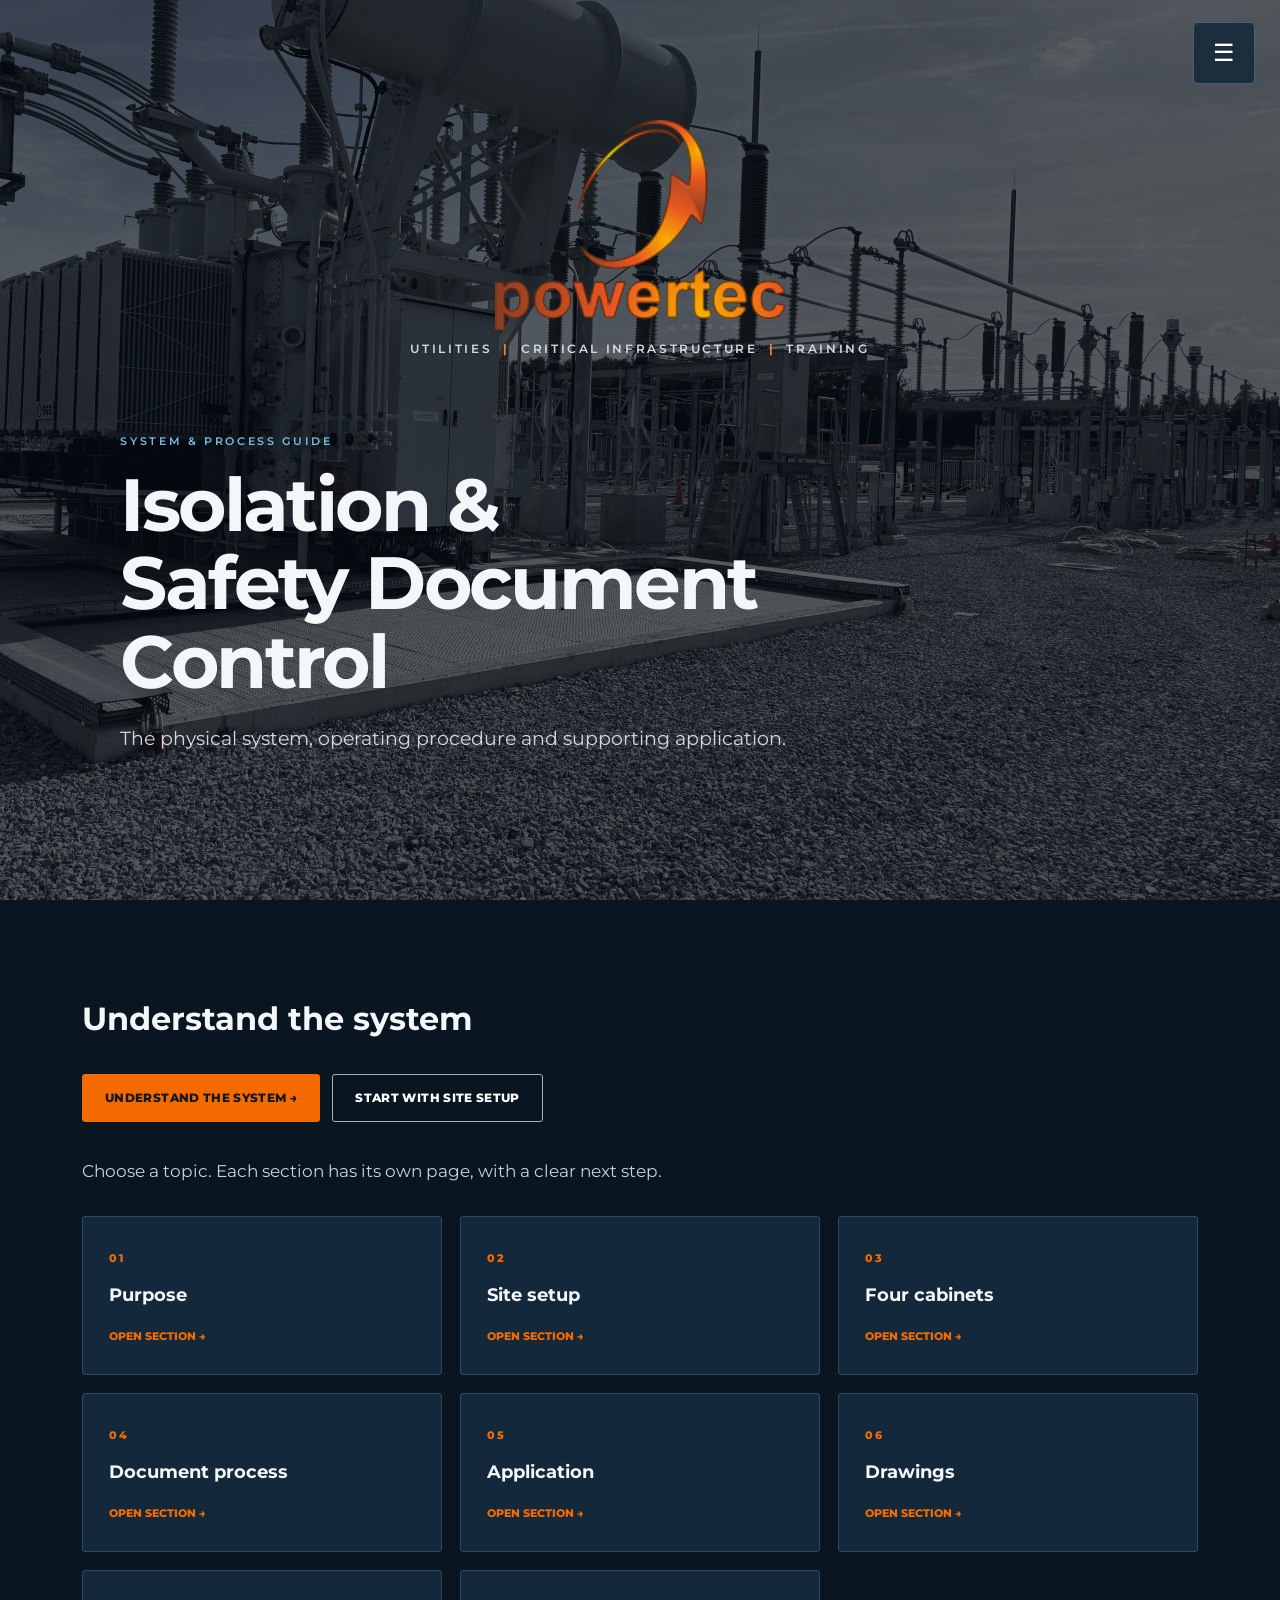
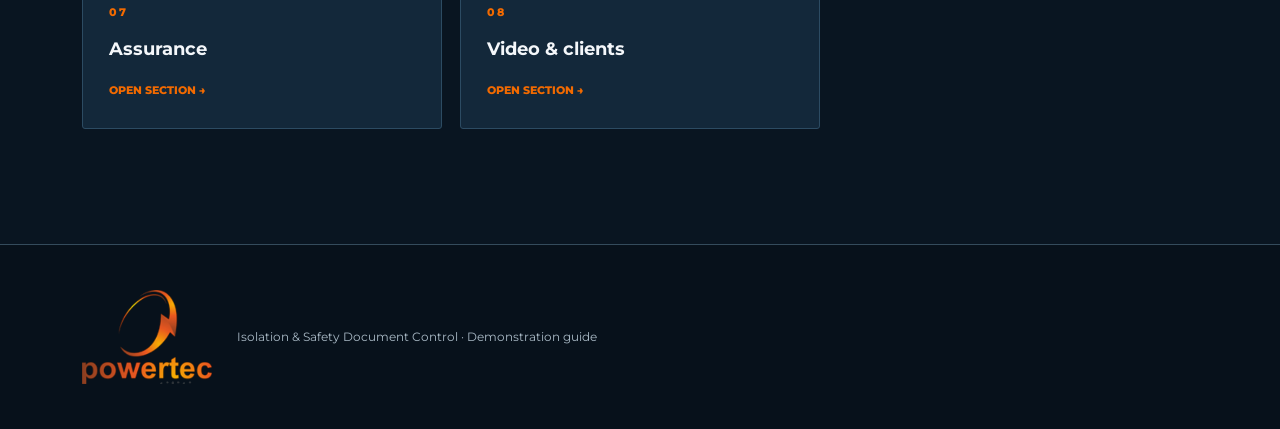
==== commit 51117703: "Add files via upload" ====
--- a/index.html
+++ b/index.html
@@ -1 +1 @@
-<!doctype html><html lang="en-GB"><head><meta charset="utf-8"><meta name="viewport" content="width=device-width,initial-scale=1"><title>Powertec | Isolation &amp; Safety Document Control Guide</title><link rel="icon" href="favicon.png"><link rel="preconnect" href="https://fonts.googleapis.com"><link rel="preconnect" href="https://fonts.gstatic.com" crossorigin><link href="https://fonts.googleapis.com/css2?family=Montserrat:wght@400;500;600;700;800&display=swap" rel="stylesheet"><link rel="stylesheet" href="style.css"></head><body class="homepage"><button class="menu-button home-button" aria-expanded="false" aria-controls="nav">☰</button><nav class="home-nav" id="nav"><a href="index.html">HOME</a><a href="purpose.html">PURPOSE</a><a href="setup.html">SITE SETUP</a><a href="cabinet.html">FOUR CABINETS</a><a href="workflow.html">DOCUMENT PROCESS</a><a href="app.html">APP</a><a href="drawings.html">DRAWINGS</a><a href="assurance.html">ASSURANCE</a><a href="video.html">VIDEO &amp; CLIENTS</a></nav><main><section class="entry"><div class="entry-bg"></div><div class="wrap entry-layout"><div class="entry-brand"><img class="entry-logo" src="powertec-entry-logo.png" alt="Powertec"><div class="entry-services">UTILITIES <b>|</b> CRITICAL INFRASTRUCTURE <b>|</b> TRAINING</div></div><div class="entry-copy"><p class="eyebrow">SYSTEM &amp; PROCESS GUIDE</p><h1>Isolation &amp;<br>Safety Document Control.</h1><p>Dedicated locks. Controlled key custody. Traceable safety documents.</p><div class="actions"><a class="btn" href="purpose.html">UNDERSTAND THE SYSTEM →</a><a class="btn outline" href="setup.html">START WITH SITE SETUP</a></div></div></div></section><section class="wrap home-cards"><h2>Understand the system in manageable sections</h2><p class="lead">Choose a topic. Each section has its own page, with a clear next step.</p><div class="grid"><a class="panel tile" href="purpose.html"><span class="eyebrow">01</span><h3>Purpose</h3><span>OPEN SECTION →</span></a><a class="panel tile" href="setup.html"><span class="eyebrow">02</span><h3>Site setup</h3><span>OPEN SECTION →</span></a><a class="panel tile" href="cabinet.html"><span class="eyebrow">03</span><h3>Four cabinets</h3><span>OPEN SECTION →</span></a><a class="panel tile" href="workflow.html"><span class="eyebrow">04</span><h3>Document process</h3><span>OPEN SECTION →</span></a><a class="panel tile" href="app.html"><span class="eyebrow">05</span><h3>Application</h3><span>OPEN SECTION →</span></a><a class="panel tile" href="drawings.html"><span class="eyebrow">06</span><h3>Drawings</h3><span>OPEN SECTION →</span></a><a class="panel tile" href="assurance.html"><span class="eyebrow">07</span><h3>Assurance</h3><span>OPEN SECTION →</span></a><a class="panel tile" href="video.html"><span class="eyebrow">08</span><h3>Video & clients</h3><span>OPEN SECTION →</span></a></div></section></main><footer><div class="wrap foot"><img src="powertec-entry-logo.png" alt="Powertec"><p>Isolation &amp; Safety Document Control · Demonstration guide</p></div></footer><script src="site.js"></script></body></html>+<!doctype html><html lang="en-GB"><head><meta charset="utf-8"><meta name="viewport" content="width=device-width,initial-scale=1"><title>Powertec | Isolation &amp; Safety Document Control Guide</title><link rel="icon" href="favicon.png"><link rel="preconnect" href="https://fonts.googleapis.com"><link rel="preconnect" href="https://fonts.gstatic.com" crossorigin><link href="https://fonts.googleapis.com/css2?family=Montserrat:wght@400;500;600;700;800&display=swap" rel="stylesheet"><link rel="stylesheet" href="style.css"></head><body class="homepage"><button class="menu-button home-button" aria-expanded="false" aria-controls="nav">☰</button><nav class="home-nav" id="nav"><a href="index.html">HOME</a><a href="purpose.html">PURPOSE</a><a href="setup.html">SITE SETUP</a><a href="cabinet.html">FOUR CABINETS</a><a href="workflow.html">DOCUMENT PROCESS</a><a href="app.html">APP</a><a href="drawings.html">DRAWINGS</a><a href="assurance.html">ASSURANCE</a><a href="video.html">VIDEO &amp; CLIENTS</a></nav><main><section class="entry"><div class="entry-bg"></div><div class="wrap entry-layout"><div class="entry-brand"><img class="entry-logo" src="logo-stack.png" alt="Powertec"><div class="entry-services">UTILITIES <b>|</b> CRITICAL INFRASTRUCTURE <b>|</b> TRAINING</div></div><div class="entry-copy"><p class="eyebrow">SYSTEM &amp; PROCESS GUIDE</p><h1>Isolation &amp;<br>Safety Document Control</h1><p>The physical system, operating procedure and supporting application.</p></div></div></section><section class="wrap home-cards"><h2>Understand the system</h2><div class="actions"><a class="btn" href="purpose.html">UNDERSTAND THE SYSTEM →</a><a class="btn outline" href="setup.html">START WITH SITE SETUP</a></div><p class="lead">Choose a topic. Each section has its own page, with a clear next step.</p><div class="grid"><a class="panel tile" href="purpose.html"><span class="eyebrow">01</span><h3>Purpose</h3><span>OPEN SECTION →</span></a><a class="panel tile" href="setup.html"><span class="eyebrow">02</span><h3>Site setup</h3><span>OPEN SECTION →</span></a><a class="panel tile" href="cabinet.html"><span class="eyebrow">03</span><h3>Four cabinets</h3><span>OPEN SECTION →</span></a><a class="panel tile" href="workflow.html"><span class="eyebrow">04</span><h3>Document process</h3><span>OPEN SECTION →</span></a><a class="panel tile" href="app.html"><span class="eyebrow">05</span><h3>Application</h3><span>OPEN SECTION →</span></a><a class="panel tile" href="drawings.html"><span class="eyebrow">06</span><h3>Drawings</h3><span>OPEN SECTION →</span></a><a class="panel tile" href="assurance.html"><span class="eyebrow">07</span><h3>Assurance</h3><span>OPEN SECTION →</span></a><a class="panel tile" href="video.html"><span class="eyebrow">08</span><h3>Video & clients</h3><span>OPEN SECTION →</span></a></div></section></main><footer><div class="wrap foot"><img src="logo-stack.png" alt="Powertec"><p>Isolation &amp; Safety Document Control · Demonstration guide</p></div></footer><script src="site.js"></script></body></html>
--- a/style.css
+++ b/style.css
@@ -1 +1,26 @@
-*{box-sizing:border-box}html{scroll-behavior:smooth}body{margin:0;background:#091521;color:#f4f7fa;font-family:Montserrat,Arial,sans-serif;line-height:1.7}a{color:inherit;text-decoration:none}button{cursor:pointer;font:inherit}.wrap{max-width:1180px;margin:auto;padding:0 32px}.skip{position:absolute;left:-9999px}.skip:focus{left:10px;top:10px;z-index:99;background:#fff;color:#000;padding:12px}.top{min-height:78px;padding:8px 3%;background:#0a1825;border-bottom:1px solid #344b5c;display:flex;align-items:center;justify-content:space-between;gap:24px;position:sticky;top:0;z-index:20}.top-brand{display:flex;align-items:center;gap:13px;font-size:10px;letter-spacing:.18em;font-weight:700}.top-brand img{width:90px;max-height:62px;object-fit:contain}.top nav{display:flex;gap:17px;align-items:center;flex-wrap:wrap}.top nav a{font-size:10px;font-weight:700;letter-spacing:.035em;color:#c5d0d8}.top nav a:hover,.top nav a.current{color:#f26a00}.menu-button{display:none;background:#142a3c;border:1px solid #446073;color:#fff;padding:10px 15px}.entry{min-height:820px;position:relative;overflow:hidden}.entry-bg{position:absolute;inset:0;background:linear-gradient(90deg,#06121bda 0%,#071622ae 60%,#071622aa),url('powertec-entry-background.jpg') center/cover}.entry-layout{position:relative;padding-top:25px;padding-bottom:100px}.entry-brand{text-align:center}.entry-logo{width:min(550px,83vw);height:auto;display:block;margin:0 auto;opacity:0;animation:fade 2.6s ease forwards}.entry-services{font-size:12px;letter-spacing:.21em;color:#e0e6eb;opacity:0;animation:fade 1s 2.6s forwards}.entry-services b{color:#f26a00;margin:0 7px}.entry-copy{margin-top:85px;max-width:780px;opacity:0;animation:rise 1.1s 3.4s forwards}.eyebrow{font-size:11px;letter-spacing:.18em;color:#f26a00;font-weight:800}.entry h1{font-size:clamp(38px,5.4vw,68px);line-height:1.11;letter-spacing:-.035em;margin:13px 0}.entry-copy>p:not(.eyebrow){font-size:19px;color:#d7dfe6}.actions{display:flex;gap:12px;flex-wrap:wrap;margin-top:28px}.btn,.next{display:inline-block;background:#f26a00;color:#121820;padding:13px 22px;border:1px solid #f26a00;font-size:12px;font-weight:800;letter-spacing:.03em;border-radius:3px}.btn.outline{background:transparent;color:white;border-color:#a2b4c1}.btn:hover,.next:hover{filter:brightness(1.15)}.home-button{display:block;position:absolute;right:25px;top:22px;z-index:25;background:#0b1b2cbd}.home-nav{display:none;position:absolute;right:25px;top:70px;z-index:25;width:min(310px,calc(100vw - 50px));background:#0b1b2c;border:1px solid #35526b;padding:10px;box-shadow:0 18px 40px #0008}.home-nav.open{display:flex;flex-direction:column}.home-nav a{font-size:12px;padding:10px 14px;border-bottom:1px solid #24394c}.home-nav a:hover{background:#1c3042}.home-cards{padding-top:65px;padding-bottom:85px}.home-cards h2{font-size:32px}.subhero{background:linear-gradient(90deg,#091622ed,#102538c5),url('powertec-entry-background.jpg') center/cover;padding:95px 0 80px;border-bottom:1px solid #345064}.subhero h1{font-size:clamp(32px,4vw,54px);line-height:1.17;margin:12px 0}.lead{font-size:17px;color:#c5d3dd;max-width:920px}.content{padding-top:58px;padding-bottom:95px;min-height:55vh}.grid{display:grid;grid-template-columns:repeat(3,1fr);gap:18px;margin:30px 0}.grid.two{grid-template-columns:repeat(2,1fr)}.grid.four{grid-template-columns:repeat(4,1fr)}.panel{padding:26px;background:#13283a;border:1px solid #2c4b62;border-radius:3px}.panel h3{font-size:18px;margin:10px 0}.panel p,.panel li{font-size:14px;color:#c8d5dd}.panel ul{padding-left:19px}.panel li{margin-bottom:9px}.tile{display:block}.tile>span:last-child{font-size:11px;color:#f26a00;font-weight:800}.tile:hover{border-color:#f26a00;transform:translateY(-2px)}.note,.warning{padding:24px 28px;margin:35px 0;background:#152e40;border-left:4px solid #f26a00;color:#d3dce3}.note p,.warning p{margin:6px 0}.warning{border-color:#e35c58}.next{margin-top:20px}.badge{height:72px;width:72px;border-radius:50%;display:grid;place-items:center;color:#0b1925;font-weight:800;margin:20px 0}.hv{background:#4e9ee8}.lv{background:#f2c44f}.lb{background:#e55b58}.restricted{background:#f26a00}.timeline{max-width:1000px;margin:30px 0}.timeline-item{display:flex;gap:25px;border-bottom:1px solid #2e4559;padding:24px 0}.step-num{flex:0 0 62px;font-size:27px;color:#f26a00;font-weight:800}.timeline-item h3{margin:0;font-size:19px}.timeline-item p{font-size:14px;color:#c9d5de;margin:8px 0}.schematic{margin:35px 0;padding:28px;background:#12263a;border:1px solid #35536b}.sld-row{display:flex;align-items:center;gap:10px;justify-content:center;margin:30px 0;flex-wrap:wrap}.asset{border:1px solid #6895b4;padding:20px;text-align:center;min-width:160px;background:#17354a;display:grid;gap:8px}.asset-no{display:grid;place-items:center;border-radius:50%;height:38px;width:38px;border:2px solid #e9eef2;margin:auto}.asset small{font-size:10px}.asset.occupied{border-color:#f26a00;background:repeating-linear-gradient(-45deg,#17354a,#17354a 8px,#263747 8px,#263747 16px)}.asset.occupied strong{text-decoration:line-through}.line{height:3px;width:38px;background:#7c9bb0}.record{margin-top:20px;background:#20394a;padding:20px}.record[hidden]{display:none}.tabs{display:flex;gap:10px;margin:25px 0}.tab{background:#172c3d;border:1px solid #4a687d;color:white;padding:12px 18px}.tab.selected{background:#f26a00;color:#091521}footer{border-top:1px solid #344b5c;background:#07111b;padding:45px 0}.foot{display:flex;gap:25px;align-items:center}.foot img{width:130px}.foot p{font-size:12px;color:#aabac6}.foot a{margin-left:auto;font-size:12px;color:#f26a00}@keyframes fade{to{opacity:1}}@keyframes rise{from{opacity:0;transform:translateY(18px)}to{opacity:1;transform:translateY(0)}}@media(max-width:1050px){.top nav{display:none;position:absolute;top:78px;left:0;right:0;background:#0b1b2c;padding:18px;flex-direction:column;align-items:flex-start}.top nav.open{display:flex}.menu-button{display:block}.grid.four{grid-template-columns:repeat(2,1fr)}}@media(max-width:650px){.wrap{padding:0 20px}.entry{min-height:730px}.entry-layout{padding-top:40px}.entry-logo{width:90vw}.entry-services{font-size:8px;letter-spacing:.08em}.entry-copy{margin-top:110px}.entry h1{font-size:39px}.entry-copy>p:not(.eyebrow){font-size:15px}.grid,.grid.two,.grid.four{grid-template-columns:1fr}.subhero{padding:65px 0}.timeline-item{gap:13px}.step-num{flex-basis:45px;font-size:22px}.foot{flex-wrap:wrap}.foot a{margin-left:0}.line{width:12px}.asset{min-width:120px}}@media(prefers-reduced-motion:reduce){*,*:before,*:after{animation:none!important;scroll-behavior:auto!important}.entry-logo,.entry-services,.entry-copy{opacity:1!important}}@media print{body{background:white;color:black}.top,.menu-button,.btn,.next,.tabs,footer{display:none!important}.subhero{padding:15px 0;background:white;color:black}.panel,.timeline-item{break-inside:avoid}.panel p,.timeline-item p{color:black}.content{padding:15px 0}}+*{box-sizing:border-box}html{scroll-behavior:smooth}body{margin:0;background:#091521;color:#f4f7fa;font-family:Montserrat,Arial,sans-serif;line-height:1.7}a{color:inherit;text-decoration:none}button{cursor:pointer;font:inherit}.wrap{max-width:1180px;margin:auto;padding:0 32px}.skip{position:absolute;left:-9999px}.skip:focus{left:10px;top:10px;z-index:99;background:#fff;color:#000;padding:12px}.top{min-height:78px;padding:8px 3%;background:#0a1825;border-bottom:1px solid #344b5c;display:flex;align-items:center;justify-content:space-between;gap:24px;position:sticky;top:0;z-index:20}.top-brand{display:flex;align-items:center;gap:13px;font-size:10px;letter-spacing:.18em;font-weight:700}.top-brand img{width:90px;max-height:62px;object-fit:contain}.top nav{display:flex;gap:17px;align-items:center;flex-wrap:wrap}.top nav a{font-size:10px;font-weight:700;letter-spacing:.035em;color:#c5d0d8}.top nav a:hover,.top nav a.current{color:#f26a00}.menu-button{display:none;background:#142a3c;border:1px solid #446073;color:#fff;padding:10px 15px}.entry{min-height:820px;position:relative;overflow:hidden}.entry-bg{position:absolute;inset:0;background:linear-gradient(90deg,#06121bda 0%,#071622ae 60%,#071622aa),url('powertec-entry-background.jpg') center/cover}.entry-layout{position:relative;padding-top:25px;padding-bottom:100px}.entry-brand{text-align:center}.entry-logo{width:min(550px,83vw);height:auto;display:block;margin:0 auto;opacity:0;animation:fade 2.6s ease forwards}.entry-services{font-size:12px;letter-spacing:.21em;color:#e0e6eb;opacity:0;animation:fade 1s 2.6s forwards}.entry-services b{color:#f26a00;margin:0 7px}.entry-copy{margin-top:85px;max-width:780px;opacity:0;animation:rise 1.1s 3.4s forwards}.eyebrow{font-size:11px;letter-spacing:.18em;color:#f26a00;font-weight:800}.entry h1{font-size:clamp(38px,5.4vw,68px);line-height:1.11;letter-spacing:-.035em;margin:13px 0}.entry-copy>p:not(.eyebrow){font-size:19px;color:#d7dfe6}.actions{display:flex;gap:12px;flex-wrap:wrap;margin-top:28px}.btn,.next{display:inline-block;background:#f26a00;color:#121820;padding:13px 22px;border:1px solid #f26a00;font-size:12px;font-weight:800;letter-spacing:.03em;border-radius:3px}.btn.outline{background:transparent;color:white;border-color:#a2b4c1}.btn:hover,.next:hover{filter:brightness(1.15)}.home-button{display:block;position:absolute;right:25px;top:22px;z-index:25;background:#0b1b2cbd}.home-nav{display:none;position:absolute;right:25px;top:70px;z-index:25;width:min(310px,calc(100vw - 50px));background:#0b1b2c;border:1px solid #35526b;padding:10px;box-shadow:0 18px 40px #0008}.home-nav.open{display:flex;flex-direction:column}.home-nav a{font-size:12px;padding:10px 14px;border-bottom:1px solid #24394c}.home-nav a:hover{background:#1c3042}.home-cards{padding-top:65px;padding-bottom:85px}.home-cards h2{font-size:32px}.subhero{background:linear-gradient(90deg,#091622ed,#102538c5),url('powertec-entry-background.jpg') center/cover;padding:95px 0 80px;border-bottom:1px solid #345064}.subhero h1{font-size:clamp(32px,4vw,54px);line-height:1.17;margin:12px 0}.lead{font-size:17px;color:#c5d3dd;max-width:920px}.content{padding-top:58px;padding-bottom:95px;min-height:55vh}.grid{display:grid;grid-template-columns:repeat(3,1fr);gap:18px;margin:30px 0}.grid.two{grid-template-columns:repeat(2,1fr)}.grid.four{grid-template-columns:repeat(4,1fr)}.panel{padding:26px;background:#13283a;border:1px solid #2c4b62;border-radius:3px}.panel h3{font-size:18px;margin:10px 0}.panel p,.panel li{font-size:14px;color:#c8d5dd}.panel ul{padding-left:19px}.panel li{margin-bottom:9px}.tile{display:block}.tile>span:last-child{font-size:11px;color:#f26a00;font-weight:800}.tile:hover{border-color:#f26a00;transform:translateY(-2px)}.note,.warning{padding:24px 28px;margin:35px 0;background:#152e40;border-left:4px solid #f26a00;color:#d3dce3}.note p,.warning p{margin:6px 0}.warning{border-color:#e35c58}.next{margin-top:20px}.badge{height:72px;width:72px;border-radius:50%;display:grid;place-items:center;color:#0b1925;font-weight:800;margin:20px 0}.hv{background:#4e9ee8}.lv{background:#f2c44f}.lb{background:#e55b58}.restricted{background:#f26a00}.timeline{max-width:1000px;margin:30px 0}.timeline-item{display:flex;gap:25px;border-bottom:1px solid #2e4559;padding:24px 0}.step-num{flex:0 0 62px;font-size:27px;color:#f26a00;font-weight:800}.timeline-item h3{margin:0;font-size:19px}.timeline-item p{font-size:14px;color:#c9d5de;margin:8px 0}.schematic{margin:35px 0;padding:28px;background:#12263a;border:1px solid #35536b}.sld-row{display:flex;align-items:center;gap:10px;justify-content:center;margin:30px 0;flex-wrap:wrap}.asset{border:1px solid #6895b4;padding:20px;text-align:center;min-width:160px;background:#17354a;display:grid;gap:8px}.asset-no{display:grid;place-items:center;border-radius:50%;height:38px;width:38px;border:2px solid #e9eef2;margin:auto}.asset small{font-size:10px}.asset.occupied{border-color:#f26a00;background:repeating-linear-gradient(-45deg,#17354a,#17354a 8px,#263747 8px,#263747 16px)}.asset.occupied strong{text-decoration:line-through}.line{height:3px;width:38px;background:#7c9bb0}.record{margin-top:20px;background:#20394a;padding:20px}.record[hidden]{display:none}.tabs{display:flex;gap:10px;margin:25px 0}.tab{background:#172c3d;border:1px solid #4a687d;color:white;padding:12px 18px}.tab.selected{background:#f26a00;color:#091521}footer{border-top:1px solid #344b5c;background:#07111b;padding:45px 0}.foot{display:flex;gap:25px;align-items:center}.foot img{width:130px}.foot p{font-size:12px;color:#aabac6}.foot a{margin-left:auto;font-size:12px;color:#f26a00}@keyframes fade{to{opacity:1}}@keyframes rise{from{opacity:0;transform:translateY(18px)}to{opacity:1;transform:translateY(0)}}@media(max-width:1050px){.top nav{display:none;position:absolute;top:78px;left:0;right:0;background:#0b1b2c;padding:18px;flex-direction:column;align-items:flex-start}.top nav.open{display:flex}.menu-button{display:block}.grid.four{grid-template-columns:repeat(2,1fr)}}@media(max-width:650px){.wrap{padding:0 20px}.entry{min-height:730px}.entry-layout{padding-top:40px}.entry-logo{width:90vw}.entry-services{font-size:8px;letter-spacing:.08em}.entry-copy{margin-top:110px}.entry h1{font-size:39px}.entry-copy>p:not(.eyebrow){font-size:15px}.grid,.grid.two,.grid.four{grid-template-columns:1fr}.subhero{padding:65px 0}.timeline-item{gap:13px}.step-num{flex-basis:45px;font-size:22px}.foot{flex-wrap:wrap}.foot a{margin-left:0}.line{width:12px}.asset{min-width:120px}}@media(prefers-reduced-motion:reduce){*,*:before,*:after{animation:none!important;scroll-behavior:auto!important}.entry-logo,.entry-services,.entry-copy{opacity:1!important}}@media print{body{background:white;color:black}.top,.menu-button,.btn,.next,.tabs,footer{display:none!important}.subhero{padding:15px 0;background:white;color:black}.panel,.timeline-item{break-inside:avoid}.panel p,.timeline-item p{color:black}.content{padding:15px 0}}
+/* V3: Home opening reproduced from the Isolation & Safety Document Control V11 reference.
+   Use the actual V11 logo-stack.png and hero.jpg, not the corporate V26 oversized image. */
+.homepage .entry{min-height:100svh;background:#0d151f}
+.homepage .entry-bg{background:linear-gradient(90deg,rgba(7,14,23,.64),rgba(7,14,23,.66)),url('hero.jpg') center center/cover}
+.homepage .entry-layout{padding-top:calc(120px + env(safe-area-inset-top,0px));padding-bottom:110px}
+.homepage .entry-logo{width:clamp(196px,32.4vw,290px);max-width:100%;animation:pt-brand-reveal 2.6s .35s ease-out both}
+.homepage .entry-services{margin-top:10px;font:600 clamp(8px,1.4vw,12px)/1.5 Montserrat,Arial,sans-serif;letter-spacing:.22em;color:#d4dbe3;animation:pt-brand-reveal 1.25s 3.05s ease-out both}
+.homepage .entry-services b{color:#f58220;padding:0 .45em;margin:0}
+.homepage .entry-copy{margin:75px 0 0 clamp(0px,3vw,48px);max-width:770px;animation:pt-brand-reveal 1.15s 4.3s ease-out both}
+.homepage .entry-copy .eyebrow{font:600 11px/1.5 Montserrat,Arial,sans-serif;letter-spacing:.24em;color:#76bde2;margin-bottom:16px}
+.homepage .entry h1{font:700 clamp(36px,6vw,74px)/1.06 Montserrat,Arial,sans-serif;letter-spacing:-.035em;margin:0}
+.homepage .entry-copy>p:not(.eyebrow){font:400 clamp(15px,1.8vw,19px)/1.65 Montserrat,Arial,sans-serif;color:#d1d9e2;max-width:55ch;margin-top:22px}
+.homepage .home-button{top:22px;right:25px;background:#102437c9;border:1px solid #42637b;border-radius:5px;font-size:24px;width:62px;height:62px;display:grid;place-items:center}
+.homepage .home-cards>.actions{margin:28px 0 35px}
+@keyframes pt-brand-reveal{from{opacity:0;transform:translateY(14px)}to{opacity:1;transform:translateY(0)}}
+@media(max-width:650px){
+.homepage .entry-layout{padding-top:calc(100px + env(safe-area-inset-top,0px));padding-bottom:90px}
+.homepage .entry-logo{width:209px}
+.homepage .entry-services{font-size:8px;letter-spacing:.12em;white-space:nowrap}
+.homepage .entry-copy{margin:75px 0 0}
+.homepage .entry h1{font-size:clamp(35px,8.2vw,48px);line-height:1.06}
+.homepage .entry-copy>p:not(.eyebrow){font-size:15px}
+.homepage .home-button{top:22px;right:22px}
+}
+@media(prefers-reduced-motion:reduce){.homepage .entry-logo,.homepage .entry-services,.homepage .entry-copy{animation:none!important;opacity:1!important;transform:none!important}}
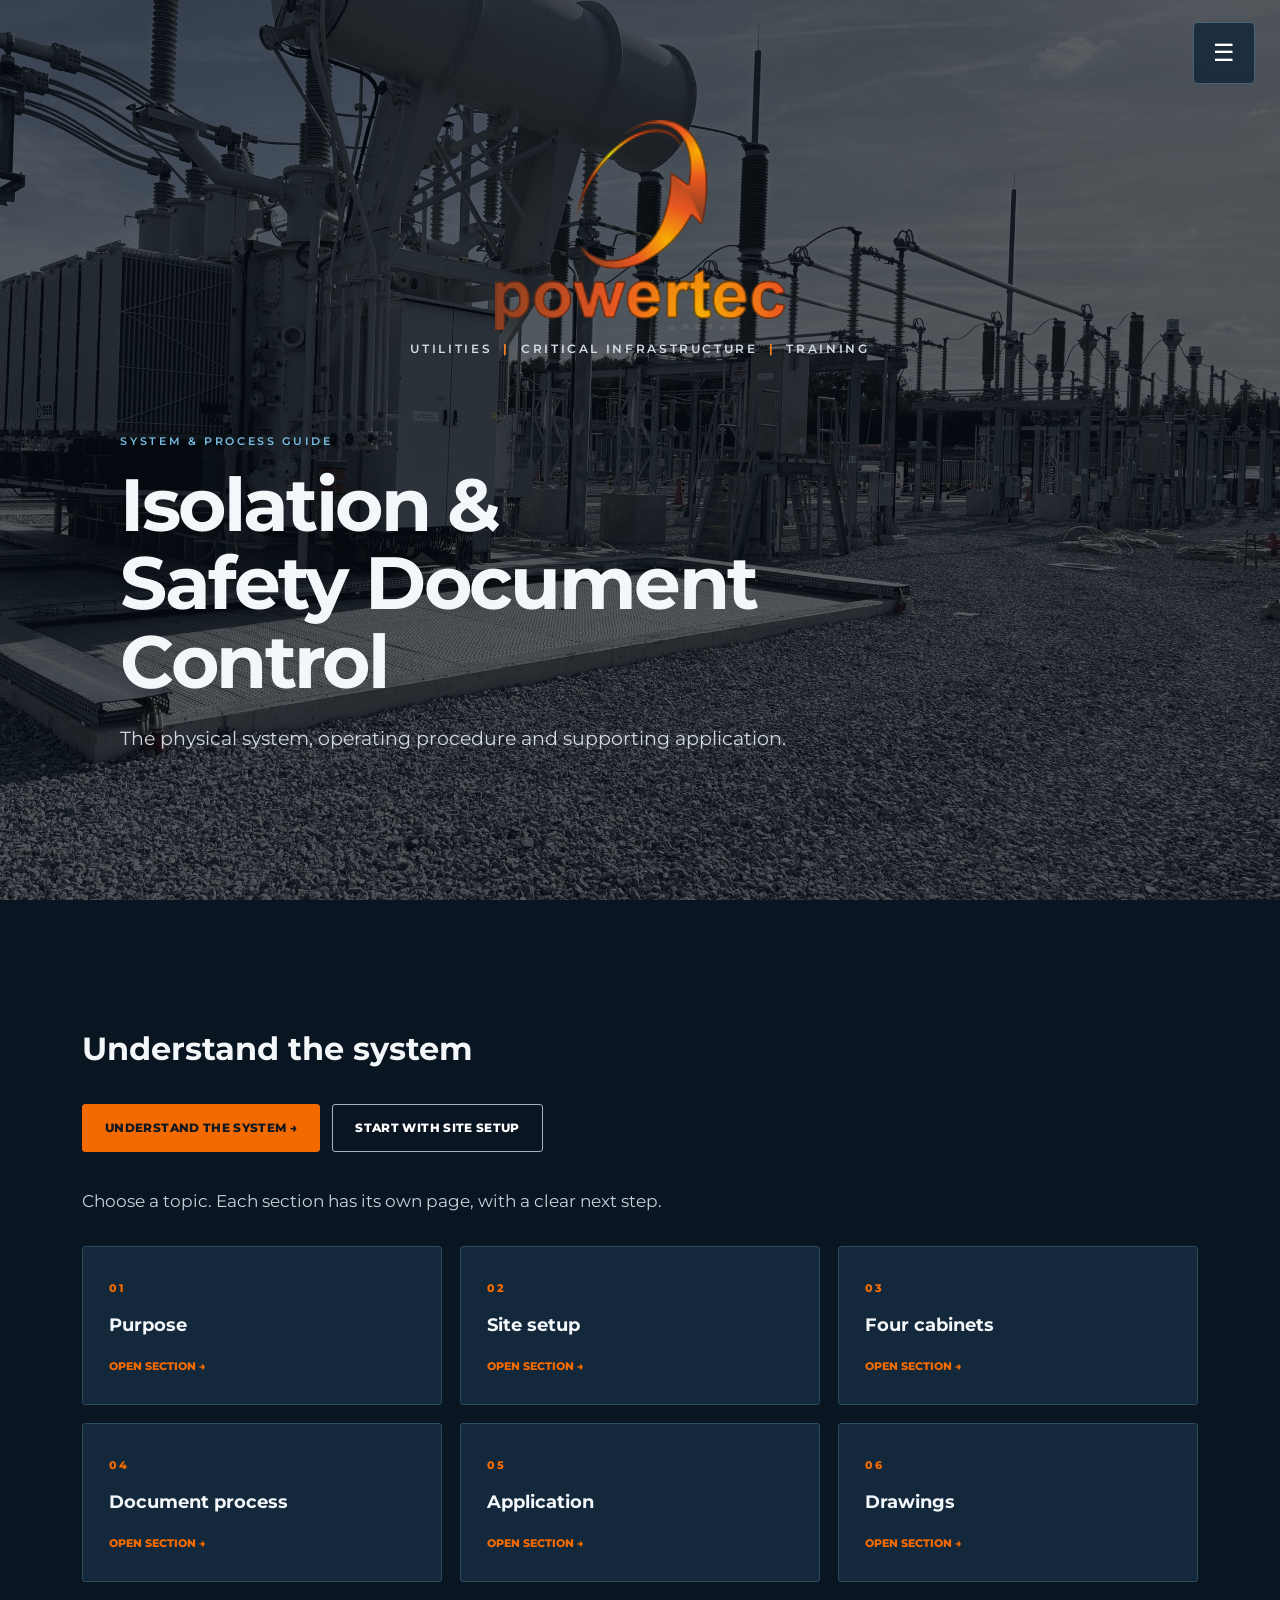
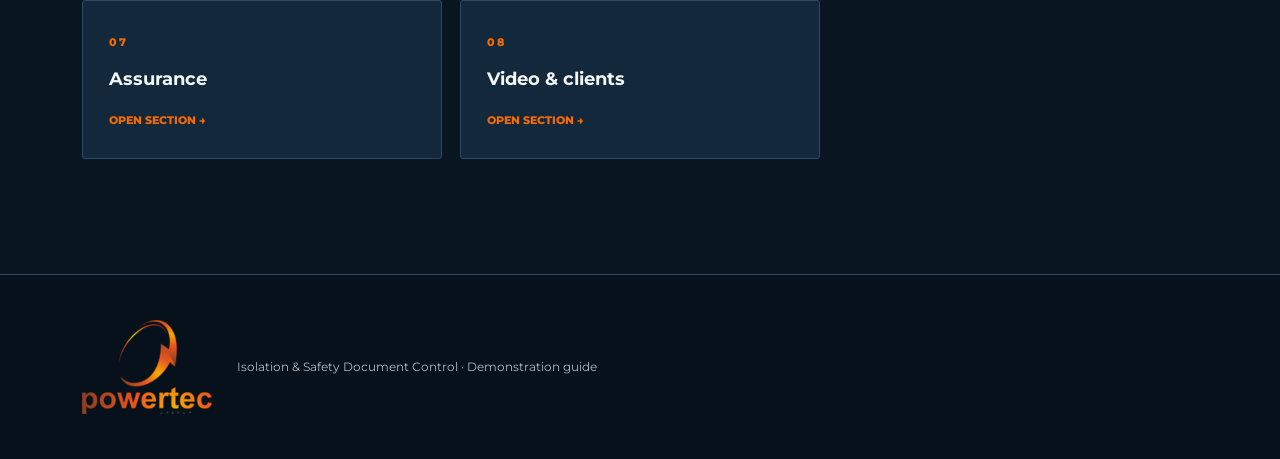
==== commit 3423c094: "Add files via upload" ====
--- a/index.html
+++ b/index.html
@@ -1 +1,16 @@
-<!doctype html><html lang="en-GB"><head><meta charset="utf-8"><meta name="viewport" content="width=device-width,initial-scale=1"><title>Powertec | Isolation &amp; Safety Document Control Guide</title><link rel="icon" href="favicon.png"><link rel="preconnect" href="https://fonts.googleapis.com"><link rel="preconnect" href="https://fonts.gstatic.com" crossorigin><link href="https://fonts.googleapis.com/css2?family=Montserrat:wght@400;500;600;700;800&display=swap" rel="stylesheet"><link rel="stylesheet" href="style.css"></head><body class="homepage"><button class="menu-button home-button" aria-expanded="false" aria-controls="nav">☰</button><nav class="home-nav" id="nav"><a href="index.html">HOME</a><a href="purpose.html">PURPOSE</a><a href="setup.html">SITE SETUP</a><a href="cabinet.html">FOUR CABINETS</a><a href="workflow.html">DOCUMENT PROCESS</a><a href="app.html">APP</a><a href="drawings.html">DRAWINGS</a><a href="assurance.html">ASSURANCE</a><a href="video.html">VIDEO &amp; CLIENTS</a></nav><main><section class="entry"><div class="entry-bg"></div><div class="wrap entry-layout"><div class="entry-brand"><img class="entry-logo" src="logo-stack.png" alt="Powertec"><div class="entry-services">UTILITIES <b>|</b> CRITICAL INFRASTRUCTURE <b>|</b> TRAINING</div></div><div class="entry-copy"><p class="eyebrow">SYSTEM &amp; PROCESS GUIDE</p><h1>Isolation &amp;<br>Safety Document Control</h1><p>The physical system, operating procedure and supporting application.</p></div></div></section><section class="wrap home-cards"><h2>Understand the system</h2><div class="actions"><a class="btn" href="purpose.html">UNDERSTAND THE SYSTEM →</a><a class="btn outline" href="setup.html">START WITH SITE SETUP</a></div><p class="lead">Choose a topic. Each section has its own page, with a clear next step.</p><div class="grid"><a class="panel tile" href="purpose.html"><span class="eyebrow">01</span><h3>Purpose</h3><span>OPEN SECTION →</span></a><a class="panel tile" href="setup.html"><span class="eyebrow">02</span><h3>Site setup</h3><span>OPEN SECTION →</span></a><a class="panel tile" href="cabinet.html"><span class="eyebrow">03</span><h3>Four cabinets</h3><span>OPEN SECTION →</span></a><a class="panel tile" href="workflow.html"><span class="eyebrow">04</span><h3>Document process</h3><span>OPEN SECTION →</span></a><a class="panel tile" href="app.html"><span class="eyebrow">05</span><h3>Application</h3><span>OPEN SECTION →</span></a><a class="panel tile" href="drawings.html"><span class="eyebrow">06</span><h3>Drawings</h3><span>OPEN SECTION →</span></a><a class="panel tile" href="assurance.html"><span class="eyebrow">07</span><h3>Assurance</h3><span>OPEN SECTION →</span></a><a class="panel tile" href="video.html"><span class="eyebrow">08</span><h3>Video & clients</h3><span>OPEN SECTION →</span></a></div></section></main><footer><div class="wrap foot"><img src="logo-stack.png" alt="Powertec"><p>Isolation &amp; Safety Document Control · Demonstration guide</p></div></footer><script src="site.js"></script></body></html>+<!doctype html><html lang="en-GB"><head><meta charset="utf-8"><meta name="viewport" content="width=device-width,initial-scale=1"><title>Powertec | Isolation &amp; Safety Document Control Guide</title><link rel="icon" href="favicon.png"><link rel="preconnect" href="https://fonts.googleapis.com"><link rel="preconnect" href="https://fonts.gstatic.com" crossorigin><link href="https://fonts.googleapis.com/css2?family=Montserrat:wght@400;500;600;700;800&display=swap" rel="stylesheet"><link rel="stylesheet" href="style-v4.css?v=20261106-1"><style id="v4-critical">
+body.homepage .entry{min-height:100svh;min-height:100dvh;background:#0d151f}
+body.homepage .entry-bg{background:linear-gradient(90deg,rgba(7,14,23,.64),rgba(7,14,23,.66)),url('hero.jpg') center/cover}
+body.homepage .entry-layout{padding-top:calc(120px + env(safe-area-inset-top,0px));padding-bottom:110px}
+body.homepage .entry-brand{display:flex;align-items:center;flex-direction:column;width:100%;text-align:center}
+body.homepage img.entry-logo{display:block;width:clamp(196px,32.4vw,290px)!important;max-width:100%;height:auto;animation:pt-brand-reveal 2.6s .35s ease-out both}
+body.homepage .entry-services{margin-top:10px;font:600 clamp(8px,1.4vw,12px)/1.5 Montserrat,Arial,sans-serif;letter-spacing:.22em;color:#d4dbe3;animation:pt-brand-reveal 1.25s 3.05s ease-out both}
+body.homepage .entry-copy{margin:75px 0 0 clamp(0px,3vw,48px);max-width:770px;animation:pt-brand-reveal 1.15s 4.3s ease-out both}
+body.homepage .entry-copy .eyebrow{font:600 11px/1.5 Montserrat,Arial,sans-serif;letter-spacing:.24em;color:#76bde2;margin-bottom:16px}
+body.homepage .entry h1{font:700 clamp(36px,6vw,74px)/1.06 Montserrat,Arial,sans-serif;letter-spacing:-.035em;margin:0}
+body.homepage .entry-copy>p:not(.eyebrow){font:400 clamp(15px,1.8vw,19px)/1.65 Montserrat,Arial,sans-serif;color:#d1d9e2;max-width:55ch;margin-top:22px}
+body.homepage .home-cards{padding-top:95px}
+@keyframes pt-brand-reveal{from{opacity:0;transform:translateY(14px)}to{opacity:1;transform:translateY(0)}}
+@media(max-width:650px){body.homepage .entry-layout{padding-top:calc(120px + env(safe-area-inset-top,0px));padding-bottom:100px}body.homepage img.entry-logo{width:209px!important}body.homepage .entry-services{font-size:8px;letter-spacing:.12em;white-space:nowrap}body.homepage .entry-copy{margin:75px 0 0}body.homepage .entry h1{font-size:clamp(35px,8.2vw,48px);line-height:1.06}body.homepage .entry-copy>p:not(.eyebrow){font-size:15px}}
+@media(prefers-reduced-motion:reduce){body.homepage .entry-logo,body.homepage .entry-services,body.homepage .entry-copy{animation:none!important;opacity:1!important;transform:none!important}}
+</style></head><body class="homepage"><button class="menu-button home-button" aria-expanded="false" aria-controls="nav">☰</button><nav class="home-nav" id="nav"><a href="index.html">HOME</a><a href="purpose.html">PURPOSE</a><a href="setup.html">SITE SETUP</a><a href="cabinet.html">FOUR CABINETS</a><a href="workflow.html">DOCUMENT PROCESS</a><a href="app.html">APP</a><a href="drawings.html">DRAWINGS</a><a href="assurance.html">ASSURANCE</a><a href="video.html">VIDEO &amp; CLIENTS</a></nav><main><section class="entry"><div class="entry-bg"></div><div class="wrap entry-layout"><div class="entry-brand"><img class="entry-logo" src="logo-stack.png" alt="Powertec"><div class="entry-services">UTILITIES <b>|</b> CRITICAL INFRASTRUCTURE <b>|</b> TRAINING</div></div><div class="entry-copy"><p class="eyebrow">SYSTEM &amp; PROCESS GUIDE</p><h1>Isolation &amp;<br>Safety Document Control</h1><p>The physical system, operating procedure and supporting application.</p></div></div></section><section class="wrap home-cards"><h2>Understand the system</h2><div class="actions"><a class="btn" href="purpose.html">UNDERSTAND THE SYSTEM →</a><a class="btn outline" href="setup.html">START WITH SITE SETUP</a></div><p class="lead">Choose a topic. Each section has its own page, with a clear next step.</p><div class="grid"><a class="panel tile" href="purpose.html"><span class="eyebrow">01</span><h3>Purpose</h3><span>OPEN SECTION →</span></a><a class="panel tile" href="setup.html"><span class="eyebrow">02</span><h3>Site setup</h3><span>OPEN SECTION →</span></a><a class="panel tile" href="cabinet.html"><span class="eyebrow">03</span><h3>Four cabinets</h3><span>OPEN SECTION →</span></a><a class="panel tile" href="workflow.html"><span class="eyebrow">04</span><h3>Document process</h3><span>OPEN SECTION →</span></a><a class="panel tile" href="app.html"><span class="eyebrow">05</span><h3>Application</h3><span>OPEN SECTION →</span></a><a class="panel tile" href="drawings.html"><span class="eyebrow">06</span><h3>Drawings</h3><span>OPEN SECTION →</span></a><a class="panel tile" href="assurance.html"><span class="eyebrow">07</span><h3>Assurance</h3><span>OPEN SECTION →</span></a><a class="panel tile" href="video.html"><span class="eyebrow">08</span><h3>Video & clients</h3><span>OPEN SECTION →</span></a></div></section></main><footer><div class="wrap foot"><img src="logo-stack.png" alt="Powertec"><p>Isolation &amp; Safety Document Control · Demonstration guide</p></div></footer><script src="site.js"></script></body></html>
--- a/style-v4.css
+++ b/style-v4.css
@@ -0,0 +1,26 @@
+*{box-sizing:border-box}html{scroll-behavior:smooth}body{margin:0;background:#091521;color:#f4f7fa;font-family:Montserrat,Arial,sans-serif;line-height:1.7}a{color:inherit;text-decoration:none}button{cursor:pointer;font:inherit}.wrap{max-width:1180px;margin:auto;padding:0 32px}.skip{position:absolute;left:-9999px}.skip:focus{left:10px;top:10px;z-index:99;background:#fff;color:#000;padding:12px}.top{min-height:78px;padding:8px 3%;background:#0a1825;border-bottom:1px solid #344b5c;display:flex;align-items:center;justify-content:space-between;gap:24px;position:sticky;top:0;z-index:20}.top-brand{display:flex;align-items:center;gap:13px;font-size:10px;letter-spacing:.18em;font-weight:700}.top-brand img{width:90px;max-height:62px;object-fit:contain}.top nav{display:flex;gap:17px;align-items:center;flex-wrap:wrap}.top nav a{font-size:10px;font-weight:700;letter-spacing:.035em;color:#c5d0d8}.top nav a:hover,.top nav a.current{color:#f26a00}.menu-button{display:none;background:#142a3c;border:1px solid #446073;color:#fff;padding:10px 15px}.entry{min-height:820px;position:relative;overflow:hidden}.entry-bg{position:absolute;inset:0;background:linear-gradient(90deg,#06121bda 0%,#071622ae 60%,#071622aa),url('powertec-entry-background.jpg') center/cover}.entry-layout{position:relative;padding-top:25px;padding-bottom:100px}.entry-brand{text-align:center}.entry-logo{width:min(550px,83vw);height:auto;display:block;margin:0 auto;opacity:0;animation:fade 2.6s ease forwards}.entry-services{font-size:12px;letter-spacing:.21em;color:#e0e6eb;opacity:0;animation:fade 1s 2.6s forwards}.entry-services b{color:#f26a00;margin:0 7px}.entry-copy{margin-top:85px;max-width:780px;opacity:0;animation:rise 1.1s 3.4s forwards}.eyebrow{font-size:11px;letter-spacing:.18em;color:#f26a00;font-weight:800}.entry h1{font-size:clamp(38px,5.4vw,68px);line-height:1.11;letter-spacing:-.035em;margin:13px 0}.entry-copy>p:not(.eyebrow){font-size:19px;color:#d7dfe6}.actions{display:flex;gap:12px;flex-wrap:wrap;margin-top:28px}.btn,.next{display:inline-block;background:#f26a00;color:#121820;padding:13px 22px;border:1px solid #f26a00;font-size:12px;font-weight:800;letter-spacing:.03em;border-radius:3px}.btn.outline{background:transparent;color:white;border-color:#a2b4c1}.btn:hover,.next:hover{filter:brightness(1.15)}.home-button{display:block;position:absolute;right:25px;top:22px;z-index:25;background:#0b1b2cbd}.home-nav{display:none;position:absolute;right:25px;top:70px;z-index:25;width:min(310px,calc(100vw - 50px));background:#0b1b2c;border:1px solid #35526b;padding:10px;box-shadow:0 18px 40px #0008}.home-nav.open{display:flex;flex-direction:column}.home-nav a{font-size:12px;padding:10px 14px;border-bottom:1px solid #24394c}.home-nav a:hover{background:#1c3042}.home-cards{padding-top:65px;padding-bottom:85px}.home-cards h2{font-size:32px}.subhero{background:linear-gradient(90deg,#091622ed,#102538c5),url('powertec-entry-background.jpg') center/cover;padding:95px 0 80px;border-bottom:1px solid #345064}.subhero h1{font-size:clamp(32px,4vw,54px);line-height:1.17;margin:12px 0}.lead{font-size:17px;color:#c5d3dd;max-width:920px}.content{padding-top:58px;padding-bottom:95px;min-height:55vh}.grid{display:grid;grid-template-columns:repeat(3,1fr);gap:18px;margin:30px 0}.grid.two{grid-template-columns:repeat(2,1fr)}.grid.four{grid-template-columns:repeat(4,1fr)}.panel{padding:26px;background:#13283a;border:1px solid #2c4b62;border-radius:3px}.panel h3{font-size:18px;margin:10px 0}.panel p,.panel li{font-size:14px;color:#c8d5dd}.panel ul{padding-left:19px}.panel li{margin-bottom:9px}.tile{display:block}.tile>span:last-child{font-size:11px;color:#f26a00;font-weight:800}.tile:hover{border-color:#f26a00;transform:translateY(-2px)}.note,.warning{padding:24px 28px;margin:35px 0;background:#152e40;border-left:4px solid #f26a00;color:#d3dce3}.note p,.warning p{margin:6px 0}.warning{border-color:#e35c58}.next{margin-top:20px}.badge{height:72px;width:72px;border-radius:50%;display:grid;place-items:center;color:#0b1925;font-weight:800;margin:20px 0}.hv{background:#4e9ee8}.lv{background:#f2c44f}.lb{background:#e55b58}.restricted{background:#f26a00}.timeline{max-width:1000px;margin:30px 0}.timeline-item{display:flex;gap:25px;border-bottom:1px solid #2e4559;padding:24px 0}.step-num{flex:0 0 62px;font-size:27px;color:#f26a00;font-weight:800}.timeline-item h3{margin:0;font-size:19px}.timeline-item p{font-size:14px;color:#c9d5de;margin:8px 0}.schematic{margin:35px 0;padding:28px;background:#12263a;border:1px solid #35536b}.sld-row{display:flex;align-items:center;gap:10px;justify-content:center;margin:30px 0;flex-wrap:wrap}.asset{border:1px solid #6895b4;padding:20px;text-align:center;min-width:160px;background:#17354a;display:grid;gap:8px}.asset-no{display:grid;place-items:center;border-radius:50%;height:38px;width:38px;border:2px solid #e9eef2;margin:auto}.asset small{font-size:10px}.asset.occupied{border-color:#f26a00;background:repeating-linear-gradient(-45deg,#17354a,#17354a 8px,#263747 8px,#263747 16px)}.asset.occupied strong{text-decoration:line-through}.line{height:3px;width:38px;background:#7c9bb0}.record{margin-top:20px;background:#20394a;padding:20px}.record[hidden]{display:none}.tabs{display:flex;gap:10px;margin:25px 0}.tab{background:#172c3d;border:1px solid #4a687d;color:white;padding:12px 18px}.tab.selected{background:#f26a00;color:#091521}footer{border-top:1px solid #344b5c;background:#07111b;padding:45px 0}.foot{display:flex;gap:25px;align-items:center}.foot img{width:130px}.foot p{font-size:12px;color:#aabac6}.foot a{margin-left:auto;font-size:12px;color:#f26a00}@keyframes fade{to{opacity:1}}@keyframes rise{from{opacity:0;transform:translateY(18px)}to{opacity:1;transform:translateY(0)}}@media(max-width:1050px){.top nav{display:none;position:absolute;top:78px;left:0;right:0;background:#0b1b2c;padding:18px;flex-direction:column;align-items:flex-start}.top nav.open{display:flex}.menu-button{display:block}.grid.four{grid-template-columns:repeat(2,1fr)}}@media(max-width:650px){.wrap{padding:0 20px}.entry{min-height:730px}.entry-layout{padding-top:40px}.entry-logo{width:90vw}.entry-services{font-size:8px;letter-spacing:.08em}.entry-copy{margin-top:110px}.entry h1{font-size:39px}.entry-copy>p:not(.eyebrow){font-size:15px}.grid,.grid.two,.grid.four{grid-template-columns:1fr}.subhero{padding:65px 0}.timeline-item{gap:13px}.step-num{flex-basis:45px;font-size:22px}.foot{flex-wrap:wrap}.foot a{margin-left:0}.line{width:12px}.asset{min-width:120px}}@media(prefers-reduced-motion:reduce){*,*:before,*:after{animation:none!important;scroll-behavior:auto!important}.entry-logo,.entry-services,.entry-copy{opacity:1!important}}@media print{body{background:white;color:black}.top,.menu-button,.btn,.next,.tabs,footer{display:none!important}.subhero{padding:15px 0;background:white;color:black}.panel,.timeline-item{break-inside:avoid}.panel p,.timeline-item p{color:black}.content{padding:15px 0}}
+/* V3: Home opening reproduced from the Isolation & Safety Document Control V11 reference.
+   Use the actual V11 logo-stack.png and hero.jpg, not the corporate V26 oversized image. */
+.homepage .entry{min-height:100svh;background:#0d151f}
+.homepage .entry-bg{background:linear-gradient(90deg,rgba(7,14,23,.64),rgba(7,14,23,.66)),url('hero.jpg') center center/cover}
+.homepage .entry-layout{padding-top:calc(120px + env(safe-area-inset-top,0px));padding-bottom:110px}
+.homepage .entry-logo{width:clamp(196px,32.4vw,290px);max-width:100%;animation:pt-brand-reveal 2.6s .35s ease-out both}
+.homepage .entry-services{margin-top:10px;font:600 clamp(8px,1.4vw,12px)/1.5 Montserrat,Arial,sans-serif;letter-spacing:.22em;color:#d4dbe3;animation:pt-brand-reveal 1.25s 3.05s ease-out both}
+.homepage .entry-services b{color:#f58220;padding:0 .45em;margin:0}
+.homepage .entry-copy{margin:75px 0 0 clamp(0px,3vw,48px);max-width:770px;animation:pt-brand-reveal 1.15s 4.3s ease-out both}
+.homepage .entry-copy .eyebrow{font:600 11px/1.5 Montserrat,Arial,sans-serif;letter-spacing:.24em;color:#76bde2;margin-bottom:16px}
+.homepage .entry h1{font:700 clamp(36px,6vw,74px)/1.06 Montserrat,Arial,sans-serif;letter-spacing:-.035em;margin:0}
+.homepage .entry-copy>p:not(.eyebrow){font:400 clamp(15px,1.8vw,19px)/1.65 Montserrat,Arial,sans-serif;color:#d1d9e2;max-width:55ch;margin-top:22px}
+.homepage .home-button{top:22px;right:25px;background:#102437c9;border:1px solid #42637b;border-radius:5px;font-size:24px;width:62px;height:62px;display:grid;place-items:center}
+.homepage .home-cards>.actions{margin:28px 0 35px}
+@keyframes pt-brand-reveal{from{opacity:0;transform:translateY(14px)}to{opacity:1;transform:translateY(0)}}
+@media(max-width:650px){
+.homepage .entry-layout{padding-top:calc(100px + env(safe-area-inset-top,0px));padding-bottom:90px}
+.homepage .entry-logo{width:209px}
+.homepage .entry-services{font-size:8px;letter-spacing:.12em;white-space:nowrap}
+.homepage .entry-copy{margin:75px 0 0}
+.homepage .entry h1{font-size:clamp(35px,8.2vw,48px);line-height:1.06}
+.homepage .entry-copy>p:not(.eyebrow){font-size:15px}
+.homepage .home-button{top:22px;right:22px}
+}
+@media(prefers-reduced-motion:reduce){.homepage .entry-logo,.homepage .entry-services,.homepage .entry-copy{animation:none!important;opacity:1!important;transform:none!important}}
